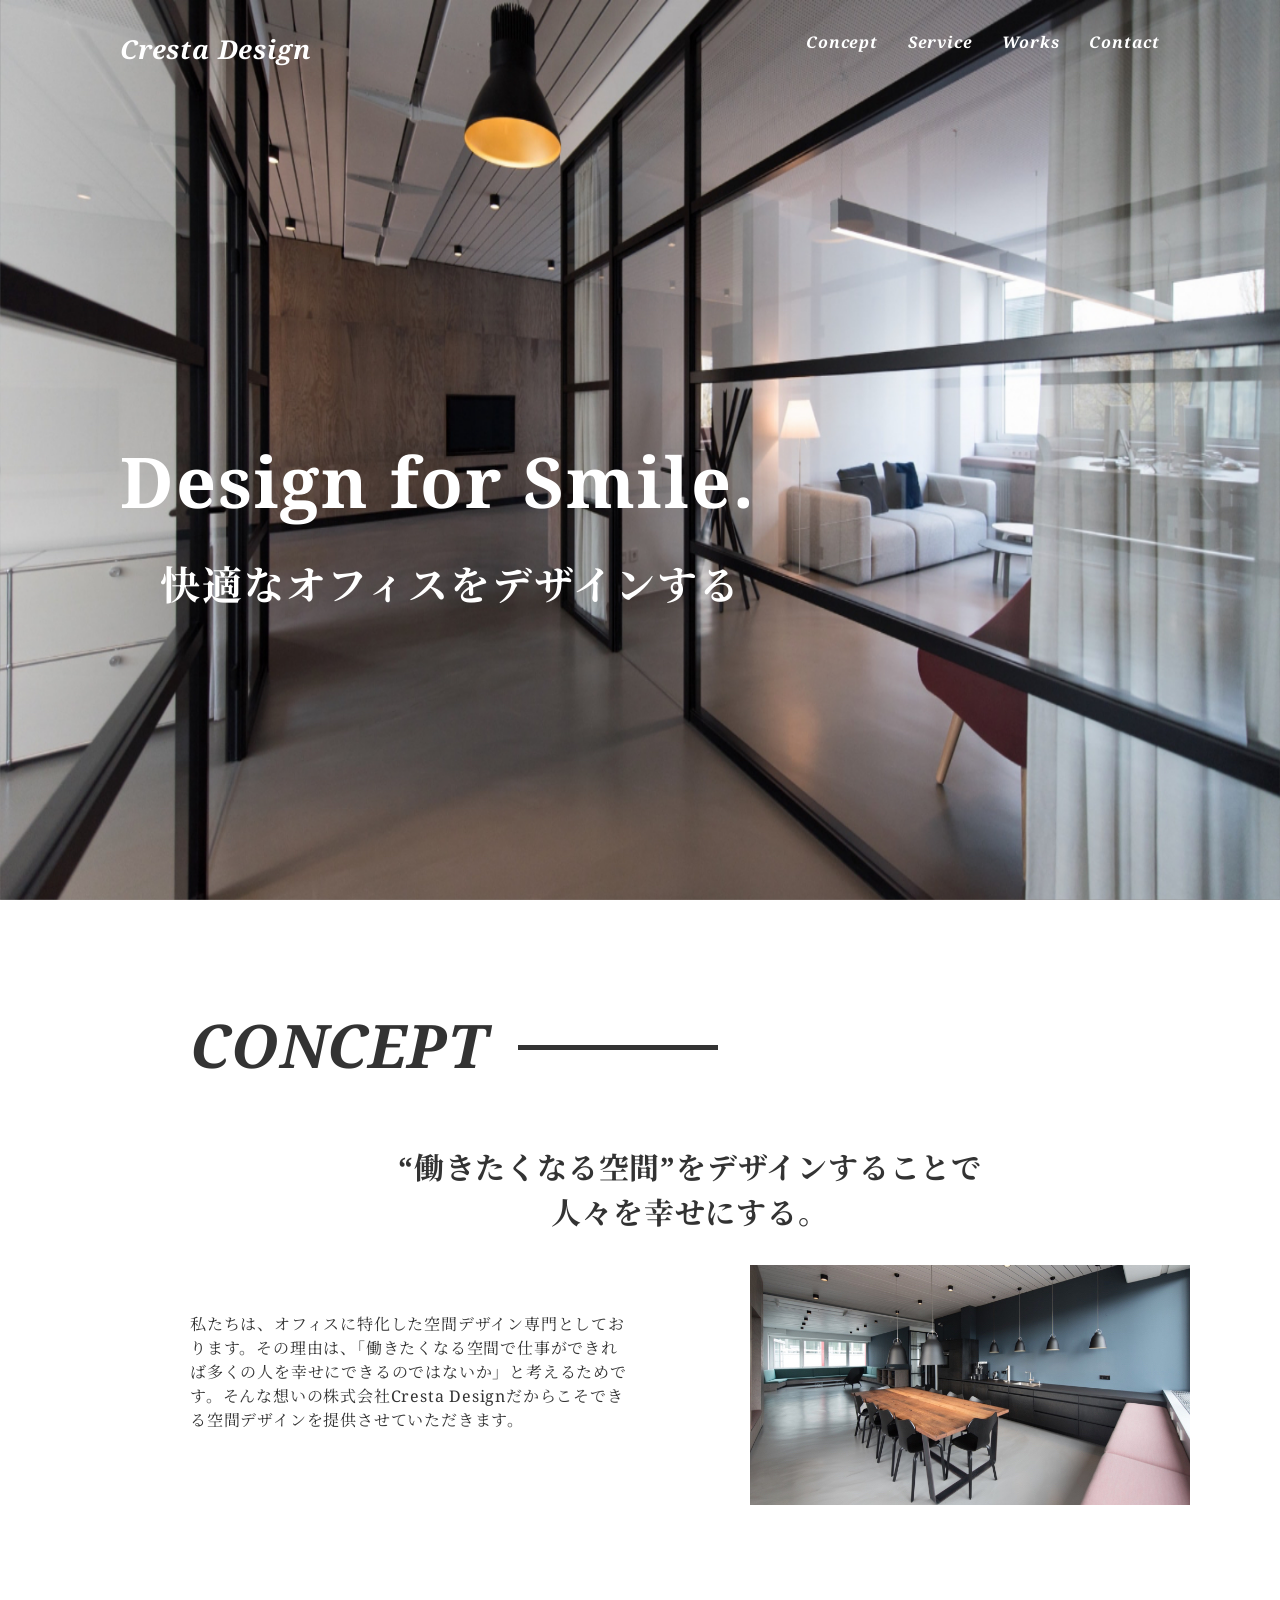
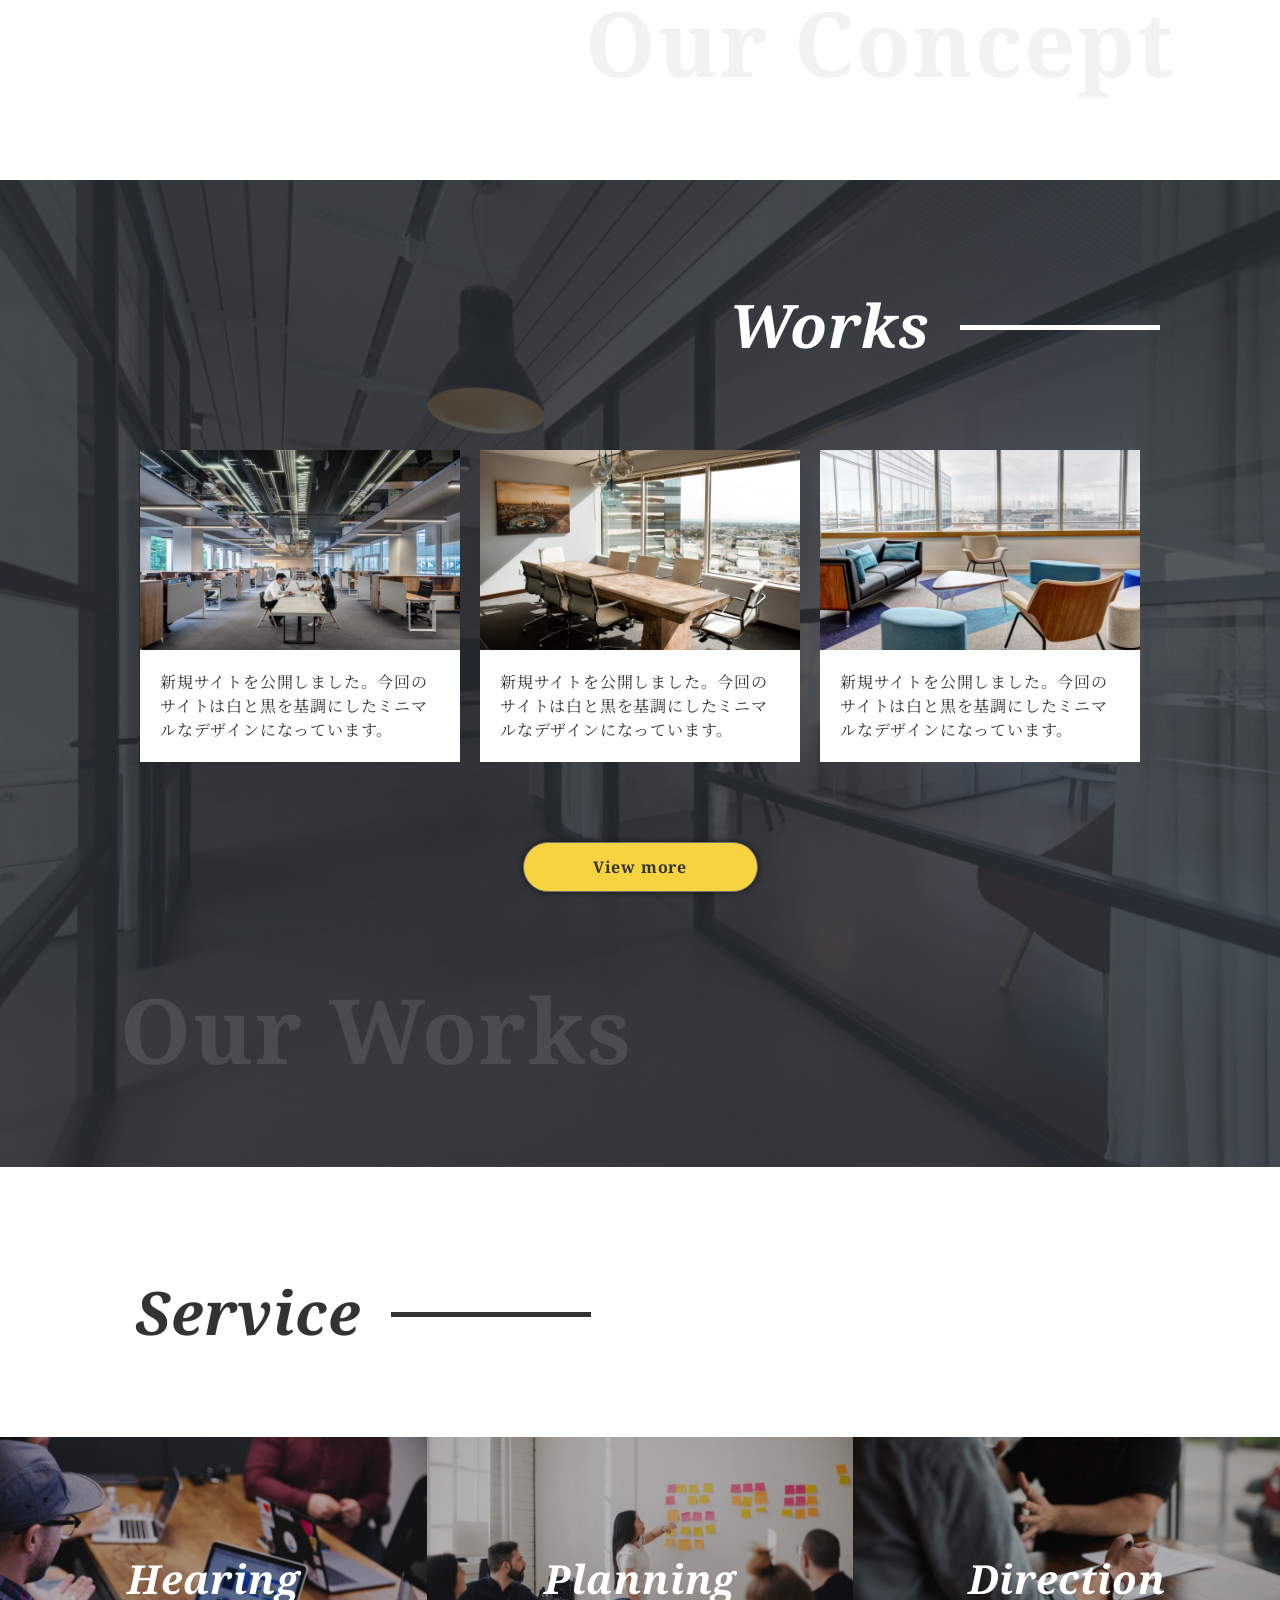
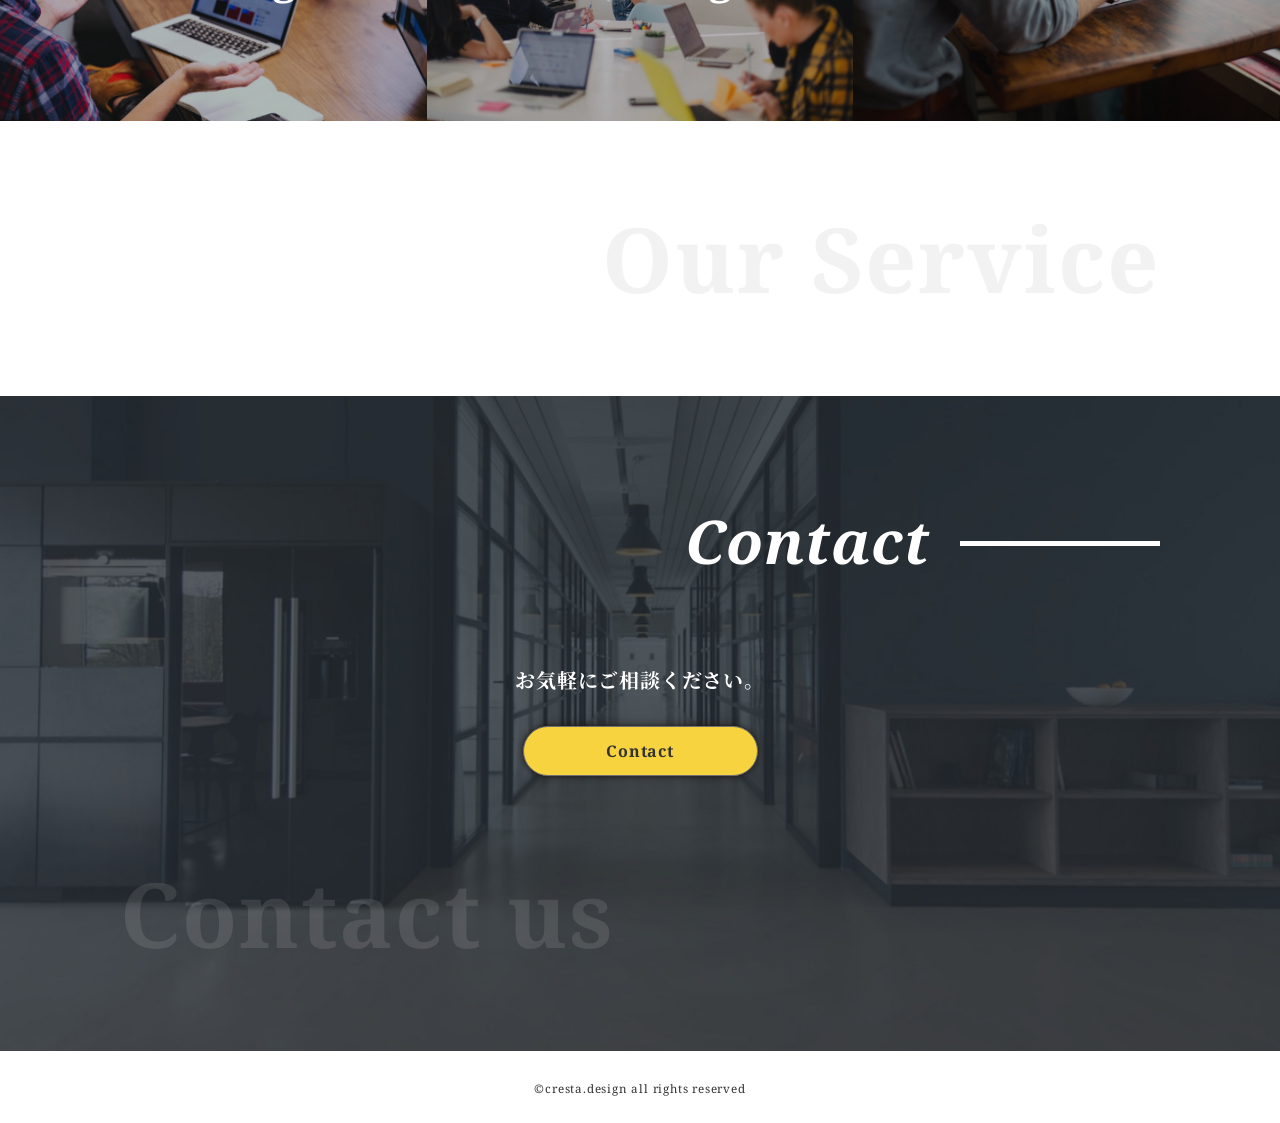
==== product/index.html @ dae1527a "クリスタ課題２からファイル移植 TODO: テンプレート作るぞ  まだ製作しない" ====
<!DOCTYPE html>
<html lang="ja" prefix="og: http://ogp.me/ns#">
  <head>
    <meta charset="utf-8">
    <meta http-equiv="X-UA-Compatible" content="IE=edge">
    <meta name="description" content="クリスタ中級編を作成。">
    <meta name="viewport" content="width=device-width, initial-scale=1">
    <!-- 検索避けの設定-->
    <meta meta name="robots" content="noindex,nofollow">
    <!-- twitter card,ogp tag-->
    <meta meta name="twitter:card" content="summary_large_image">
    <meta meta name="twitter:site" content="ユーザー名">
    <meta meta property="og:title" content="クリスタ中級編">
    <meta meta property="og:type" content="website">
    <meta meta property="og:url" content="記事のURL">
    <meta meta property="og:site_name" content="サイト名">
    <meta meta property="og:image" content="画像URL">
    <meta meta property="og:description" content="クリスタ中級編を作ってみたよ">
    <!-- Facebook用の記述-->
    <meta property="fb:app_id" content="[app_id]">
    <title>クリスタ中級編</title>
    <link rel="stylesheet" href="./css/style.css">
    <link rel="stylesheet" href="https://fonts.googleapis.com/css?family=Noto+Serif|Noto+Serif+JP&amp;display=swap">
    <script src="https://ajax.googleapis.com/ajax/libs/jquery/3.4.1/jquery.min.js"></script>
    <!--script(src="js/main.js")-->
  </head>
  <body>
    <div class="ly_body_inner">
      <header class="ly_header js_header">
        <div class="ly_header_inner">
          <p class="el_header_tit"><a href="#">Cresta Design</a></p>
          <!--ハンバーガーメニュー-->
          <div class="pc-hidden tab-hidden nav-drawer">
            <input class="nav-unshown" id="nav-input" type="checkbox">
            <label id="nav-open" for="nav-input"><span></span></label>
            <div id="nav-content">
              <label class="el_hamburgerClose" for="nav-input"><span></span></label>
              <div class="bl_hamburgerWrapper">
                <ul class="bl_hamburger">
                  <li class="el_hamburger_item hp-tac"><a href="index.html#lk_concept">Concept</a></li>
                  <li class="el_hamburger_item hp-tac"><a href="index.html#lk_service">Service</a></li>
                  <li class="el_hamburger_item hp-tac"><a href="index.html#lk_works">Works</a></li>
                  <li class="el_hamburger_item hp-tac"><a href="contact.html">Contact</a></li>
                </ul>
              </div>
            </div>
          </div>
          <!--PC用ナビゲーション-->
          <nav class="bl_header_nav sp-hidden">
            <ul class="bl_header_gnav">
              <li class="el_header_gnavItem"><a href="index.html#lk_concept">Concept</a></li>
              <li class="el_header_gnavItem"><a href="index.html#lk_service">Service</a></li>
              <li class="el_header_gnavItem"><a href="index.html#lk_works">Works</a></li>
              <li class="el_header_gnavItem"><a href="contact.html">Contact</a></li>
            </ul>
          </nav>
        </div>
      </header>
      <!--/.header-->
      <section class="bl_MV">
        <div class="bl_MV_container">
          <h1 class="bl_MV_tit">Design for Smile.</h1>
          <p class="bl_MV_subTit hp-tac">快適なオフィスを<br class="sp-visible">デザインする</p>
        </div>
        <div class="swiper-container">
          <div class="swiper-wrapper">
            <div class="swiper-slide"><img src="img/fv-bgi_01@2x.jpg" alt="オフィスのイメージ"></div>
            <div class="swiper-slide"><img src="img/fv-bgi_02@2x.jpg" alt="オフィスのイメージ2"></div>
            <div class="swiper-slide"><img src="img/fv-bgi_03@2x.jpg" alt="オフィスのイメージ3"></div>
          </div>
          <!--/.swiper-wrapper-->
        </div>
        <!--/.swiper-container-->
      </section>
      <!--/.bl_MV-->
      <div class="ly_contentsWrapper">
        <section class="ly_concept" id="lk_concept">
          <div class="ly_concept_inner">
            <h2 class="el_lv2heading hp-mb55">CONCEPT<span></span></h2>
            <h3 class="el_concept_subTit">“働きたくなる空間”をデザインすることで<br class="sp-hidden">人々を幸せにする。</h3>
            <div class="bl_concept_container">
              <p class="el_concept_copy hp-mb30">私たちは、オフィスに特化した空間デザイン専門としております。その理由は、「働きたくなる空間で仕事ができれば多くの人を幸せにできるのではないか」と考えるためです。そんな想いの株式会社Cresta Designだからこそできる空間デザインを提供させていただきます。</p>
              <p class="bl_concept_img hp-mb40"></p><img class="bl_concept_img" src="img/concept-image@2x.jpg" alt="デザインされた空間の画像">
            </div>
            <!--/.bl_concept_container-->
            <p class="el_footCopy el_concept_footCopy">Our Concept</p>
          </div>
          <!--/.ly_concept_inner-->
        </section>
        <!--/.ly_concept-->
        <section class="bl_works hp-pt100" id="lk_works">
          <h2 class="el_lv2heading el_lv2heading__white el_lv2heading__right tab-mb80 pc-mb80">Works<span></span></h2>
          <div class="bl_works_boxContainer sp-mb40 tab-mb80 pc-mb80">
            <div class="bl_works_box">
              <p class="bl_works_img"><img class="el_works_img" src="img/card-img01@2x.jpg" alt="新規サイトの画像"></p>
              <p class="el_works_copy">新規サイトを公開しました。今回のサイトは白と黒を基調にしたミニマルなデザインになっています。</p>
            </div>
            <!--/.bl_works_box-->
            <div class="bl_works_box">
              <p class="bl_works_img"><img class="el_works_img" src="img/card-img02@2x.jpg" alt="新規サイトの画像"></p>
              <p class="el_works_copy">新規サイトを公開しました。今回のサイトは白と黒を基調にしたミニマルなデザインになっています。</p>
            </div>
            <!--/.bl_works_box-->
            <div class="bl_works_box">
              <p class="bl_works_img"><img class="el_works_img" src="img/card-img03@2x.jpg" alt="新規サイトの画像"></p>
              <p class="el_works_copy">新規サイトを公開しました。今回のサイトは白と黒を基調にしたミニマルなデザインになっています。</p>
            </div>
            <!--/.bl_works_box-->
          </div>
          <!--.bl_works_boxContainer--><a class="el_button el_button__bgcYel" href="#">View more</a>
          <p class="el_footCopy el_footCopy__left">Our Works</p>
        </section>
        <!--/.bl_works-->
        <section class="bl_service" id="lk_service">
          <h2 class="el_service_tit el_lv2heading hp-mb80 hp-ml15">Service<span></span></h2>
          <div class="bl_service_container">
            <div class="bl_service_box">
              <p class="el_service_copy">Hearing</p>
              <p class="bl_service_img uq-filter"><a href="#"><img class="el_service_img" src="img/service-img01@2x.jpg" alt="Hearingへの画像"></a></p>
            </div>
            <!--/.bl_service_box-->
            <div class="bl_service_box">
              <p class="el_service_copy">Planning</p>
              <p class="bl_service_img uq-filter"><a href="#"><img class="el_service_img" src="img/service-img02@2x.jpg" alt="Planningへの画像"></a></p>
            </div>
            <!--/.bl_service_box-->
            <div class="bl_service_box">
              <p class="el_service_copy">Direction</p>
              <p class="bl_service_img uq-filter"><a href="#"><img class="el_service_img" src="img/service-img03@2x.jpg" alt="Directionへの画像"></a></p>
            </div>
            <!--/.bl_service_box-->
          </div>
          <!--/.bl_service_container-->
          <p class="el_footCopy el_service_footCopy">Our Service</p>
        </section>
        <!--/.bl_service-->
        <section class="bl_contact hp-mb0" id="lk_contact">
          <h2 class="el_lv2heading el_lv2heading__white el_lv2heading__right hp-pt100 hp-mb80">Contact<span></span></h2>
          <div class="bl_contact_inner">
            <p class="el_contact_copy hp-tac hp-mb30">お気軽にご相談ください。</p><a class="el_button el_button__bgcYel" href="./contact.html">Contact</a>
            <p class="el_footCopy el_footCopy__left">Contact us</p>
          </div>
          <!--/.bl_contact_inner-->
        </section>
        <!--/.bl_contact-->
      </div>
      <!--/.contentsWrapper-->
      <footer class="ly_footer">
        <div class="ly_footer_inner">
          <p class="el_copyRights"><small>&copy;cresta.design all rights reserved</small></p>
        </div>
        <!--/.footer_inner-->
      </footer>
      <!--/.footer-->
    </div>
    <!--/.ly_body_inner-->
    <script src="js/header.js"></script>
    <script src="js/swiper.js"></script>
    <script src="js/main.js"></script>
  </body>
</html>
---- product/css/style.css ----
@charset "UTF-8";
/*!==================================
	このCSSはSassで記述されていますので
	直接編集しないで下さい！
==================================*/
/* A Modern CSS Reset */
*, *::before, *::after {
  box-sizing: border-box;
}

ul[class] {
  padding: 0;
}

body, h1, h2, h3, p, ul[class], dl, dd {
  margin: 0;
}

body {
  line-height: 1.5;
  min-height: 100vh;
  scroll-behavior: smooth;
  text-rendering: optimizeSpeed;
}

ul[class] {
  list-style: none;
}

a:not([class]) {
  -webkit-text-decoration-skip: ink;
          text-decoration-skip-ink: auto;
}

img {
  display: block;
  max-width: 100%;
}

input, button, textarea {
  font: inherit;
}

img:not([alt]) {
  filter: blur(10px);
}

/*==================================
  共通部分 - タイプセレクタ+見出し+hp-の指定。
	必要なら、後述のcssで上書きしていく。
===================================*/
body {
  background-color: #fff;
  color: #333;
  font-family: 'Noto Serif', 'Noto Serif JP', serif;
  letter-spacing: .05em;
  overflow-x: hidden;
  overflow-y: scroll;
}

/*色仮置き*/

section {
  margin-bottom: 100px;
}

a {
  color: #fff;
  text-decoration: none;
}

ul {
  list-style-type: none;
  padding-left: 0;
}

img {
  height: auto;
  max-width: 100%;
  vertical-align: bottom;
}

/*hp-:ヘルパークラス*/
.hp-reset {
  margin: 0 !important;
  padding: 0 !important;
}

.hp-mb0 {
  margin-bottom: 0 !important;
}

.hp-mb25 {
  margin-bottom: 25px !important;
}

.hp-mb30 {
  margin-bottom: 30px !important;
}

.hp-mb40 {
  margin-bottom: 40px !important;
}

.hp-mb55 {
  margin-bottom: 55px !important;
}

.hp-mb80 {
  margin-bottom: 80px !important;
}

.hp-ml15 {
  margin-left: 15px !important;
}

.hp-pb15 {
  padding-bottom: 15px !important;
}

.hp-pt100 {
  padding-top: 100px !important;
}

.hp-tac {
  text-align: center !important;
}

.sp-visible {
  display: none;
}

/**
 * Swiper 5.3.6
 * Most modern mobile touch slider and framework with hardware accelerated transitions
 * http://swiperjs.com
 *
 * Copyright 2014-2020 Vladimir Kharlampidi
 *
 * Released under the MIT License
 *
 * Released on: February 29, 2020
 */
@font-face {
  src: url("data:application/font-woff;charset=utf-8;base64, [base64]//wADZ2x5ZgAAAywAAADMAAAD2MHtryVoZWFkAAABbAAAADAAAAA2E2+eoWhoZWEAAAGcAAAAHwAAACQC9gDzaG10eAAAAigAAAAZAAAArgJkABFsb2NhAAAC0AAAAFoAAABaFQAUGG1heHAAAAG8AAAAHwAAACAAcABAbmFtZQAAA/gAAAE5AAACXvFdBwlwb3N0AAAFNAAAAGIAAACE5s74hXjaY2BkYGAAYpf5Hu/j+W2+MnAzMYDAzaX6QjD6/4//Bxj5GA8AuRwMYGkAPywL13jaY2BkYGA88P8Agx4j+/8fQDYfA1AEBWgDAIB2BOoAeNpjYGRgYNBh4GdgYgABEMnIABJzYNADCQAACWgAsQB42mNgYfzCOIGBlYGB0YcxjYGBwR1Kf2WQZGhhYGBiYGVmgAFGBiQQkOaawtDAoMBQxXjg/wEGPcYDDA4wNUA2CCgwsAAAO4EL6gAAeNpj2M0gyAACqxgGNWBkZ2D4/wMA+xkDdgAAAHjaY2BgYGaAYBkGRgYQiAHyGMF8FgYHIM3DwMHABGQrMOgyWDLEM1T9/w8UBfEMgLzE////P/5//f/V/xv+r4eaAAeMbAxwIUYmIMHEgKYAYjUcsDAwsLKxc3BycfPw8jEQA/[base64]/uznmfPFBNODM2K7MTQ45YEAZqGP81AmGGcF3iPqOop0r1SPTaTbVkfUe4HXj97wYE+yNwWYxwWu4v1ugWHgo3S1XdZEVqWM7ET0cfnLGxWfkgR42o2PvWrDMBSFj/IHLaF0zKjRgdiVMwScNRAoWUoH78Y2icB/yIY09An6AH2Bdu/UB+yxopYshQiEvnvu0dURgDt8QeC8PDw7Fpji3fEA4z/PEJ6YOB5hKh4dj3EvXhxPqH/SKUY3rJ7srZ4FZnh1PMAtPhwP6fl2PMJMPDgeQ4rY8YT6Gzao0eAEA409DuggmTnFnOcSCiEiLMgxCiTI6Cq5DZUd3Qmp10vO0LaLTd2cjN4fOumlc7lUYbSQcZFkutRG7g6JKZKy0RmdLY680CDnEJ+UMkpFFe1RN7nxdVpXrC4aTtnaurOnYercZg2YVmLN/d/gczfEimrE/fs/bOuq29Zmn8tloORaXgZgGa78yO9/cnXm2BpaGvq25Dv9S4E9+5SIc9PqupJKhYFSSl47+Qcr1mYNAAAAeNptw0cKwkAAAMDZJA8Q7OUJvkLsPfZ6zFVERPy8qHh2YER+3i/BP83vIBLLySsoKimrqKqpa2hp6+jq6RsYGhmbmJqZSy0sraxtbO3sHRydnEMU4uR6yx7JJXveP7WrDycAAAAAAAH//wACeNpjYGRgYOABYhkgZgJCZgZNBkYGLQZtIJsFLMYAAAw3ALgAeNolizEKgDAQBCchRbC2sFER0YD6qVQiBCv/H9ezGI6Z5XBAw8CBK/m5iQQVauVbXLnOrMZv2oLdKFa8Pjuru2hJzGabmOSLzNMzvutpB3N42mNgZGBg4GKQYzBhYMxJLMlj4GBgAYow/P/PAJJhLM6sSoWKfWCAAwDAjgbRAAB42mNgYGBkAIIbCZo5IPrmUn0hGA0AO8EFTQAA") format("woff");
  font-family: 'swiper-icons';
  font-style: normal;
  font-weight: 400;
}

:root {
  --swiper-theme-color: #007aff;
}

.swiper-container {
  list-style: none;
  margin-left: auto;
  margin-right: auto;
  overflow: hidden;
  padding: 0;
  position: relative;
  /* Fix of Webkit flickering */
  z-index: 1;
}

.swiper-wrapper {
  box-sizing: content-box;
  display: flex;
  height: 100%;
  position: relative;
  transition-property: transform;
  width: 100%;
  z-index: 1;
}


.swiper-wrapper {
  transform: translate3d(0px, 0, 0);
}

.swiper-slide {
  flex-shrink: 0;
  height: 100%;
  position: relative;
  transition-property: transform;
  width: 100%;
}

/* Auto Height */

/* 3D Effects */

/* CSS Mode */

:root {
  --swiper-navigation-size: 44px;
  /*
  --swiper-navigation-color: var(--swiper-theme-color);
  */
}

:root {
  /*
  --swiper-pagination-color: var(--swiper-theme-color);
  */
}

/* Common Styles */

/* Bullets */

/* Progress */

/* Scrollbar */

/* Preloader */
:root {
  /*
  --swiper-preloader-color: var(--swiper-theme-color);
  */
}

@keyframes swiper-preloader-spin {
  100% {
    transform: rotate(360deg);
  }
}

/* a11y */

/*==================================
  bl_block - 共通ブロック
===================================*/
/*==================================
  el_element - 共通モジュール
===================================*/
.el_button {
  border: 1px solid #707070;
  border-radius: 200px;
  box-shadow: 0 0 6px #1B1310;
  color: #333;
  display: block;
  font-weight: bold;
  line-height: 3;
  margin: 0 auto;
  text-align: center;
  width: 235px;
}

.el_button:focus, .el_button:hover {
  opacity: .5;
  transition: .5s;
}

.el_button.el_button__bgcYel {
  background-color: #F7D43F;
}

.el_footCopy {
  color: #171717;
  font-size: 40px;
  font-weight: bold;
  letter-spacing: calc(40px * .05);
  margin-right: 15px;
  margin-top: 40px;
  opacity: .05;
  padding-bottom: 40px;
  text-align: right;
  /*後で場所再検討*/
}

.el_footCopy.el_footCopy__left {
  color: #fff;
  margin-left: 15px;
  opacity: .1;
  text-align: left;
}

.el_lv2heading {
  font-size: 30px;
  font-style: italic;
  font-weight: bold;
  width: 100%;
}

.el_lv2heading > span {
  position: relative;
}

.el_lv2heading > span::after {
  border-bottom: 5px solid currentColor;
  content: "";
  display: block;
  left: 100%;
  margin-left: 30px;
  position: absolute;
  top: 50%;
  width: 100px;
}

.el_lv2heading.el_lv2heading__white {
  color: #fff;
}

.el_lv2heading.el_lv2heading__white > span::after {
  color: currentColor;
}

.el_lv2heading.el_lv2heading__right {
  text-align: right;
  width: calc(100% - 100px - 30px - 15px);
}

.el_lv2heading.el_lv2heading__right > span::after {
  margin-right: 15px;
}

/*==================================
  header - ページ共通
===================================*/
.ly_header {
  height: 75px;
  position: fixed;
  width: 100%;
  z-index: 10;
}

.ly_header_inner {
  display: flex;
  margin: 30px auto 0;
  width: calc(100% - 30px);
}

.el_header_tit {
  color: #fff;
  flex: 1 1;
  font-size: 26px;
  font-style: italic;
  font-weight: bold;
}

/*---------------------
	PCナビ
----------------------*/
.bl_header_gnav {
  display: flex;
}

.el_header_gnavItem {
  font-size: 1em;
  font-style: italic;
  font-weight: bold;
}

.el_header_gnavItem + .el_header_gnavItem {
  margin-left: 30px;
}

/*---------------------
	ハンバーガーメニュー
----------------------*/
.nav-drawer {
  display: none;
  position: relative;
}

.nav-unshown {
  display: none;
}

#nav-open {
  display: inline-block;
  height: 22px;
  vertical-align: middle;
  width: 30px;
}

#nav-open span, #nav-open span:before, #nav-open span:after {
  background: #fff;
  border-radius: 3px;
  content: '';
  cursor: pointer;
  display: block;
  height: 2px;
  position: absolute;
  width: 25px;
}

#nav-open span:before {
  bottom: -8px;
}

#nav-open span:after {
  bottom: -16px;
}

#nav-content {
  background: #1B1310;
  height: 100%;
  left: 0;
  overflow: auto;
  position: fixed;
  top: 0;
  transform: translateX(-105%);
  transition: .3s ease-in-out;
  width: 100%;
  z-index: 9;
}

#nav-input:checked ~ #nav-content {
  box-shadow: 6px 0 25px rgba(0, 0, 0, 0.15);
  transform: translateX(0%);
}

.el_hamburgerClose {
  border: 2px solid rgba(0, 0, 0, 0.1);
  cursor: pointer;
  display: inline-block;
  height: 25px;
  margin: 30px 15px 0 calc(100% - 55px);
  position: relative;
  width: 25px;
}

.el_hamburgerClose span::before,
.el_hamburgerClose span::after {
  background: #fff;
  content: "";
  display: block;
  height: 16%;
  left: 50%;
  margin: -8% 0 0 -42%;
  position: absolute;
  top: 50%;
  width: 84%;
}

.el_hamburgerClose span::before {
  transform: rotate(-45deg);
}

.el_hamburgerClose span::after {
  transform: rotate(45deg);
}

.bl_hamburger {
  left: 50%;
  position: absolute;
  top: 50%;
  transform: translate(-50%, -50%);
}

.el_hamburger_item {
  font-size: 1em;
  font-style: italic;
}

.el_hamburger_item + .el_hamburger_item {
  margin-top: 30px;
}

/*==================================
  pages - ページ固有の指定
===================================*/
/*==================================
  index.html - ページ固有の指定
===================================*/
.ly_body_inner {
  position: relative;
}

/*------------------
	MV
-------------------*/
.bl_MV {
  height: 100vh;
  padding-top: -75px;
  position: relative;
}

.bl_MV .bl_MV_tit, .bl_MV .bl_MV_subTit {
  color: #fff;
  font-weight: bold;
  position: absolute;
  z-index: 5;
}

.bl_MV_tit {
  font-size: 37px;
  left: 15px;
  letter-spacing: calc(37px * .05);
  top: calc(136px + 75px);
}

.bl_MV_subTit {
  font-size: 30px;
  left: 50%;
  letter-spacing: calc(30px * .05);
  top: 312px;
  transform: translateX(-50%);
  white-space: nowrap;
}

/*------------------
	concept
-------------------*/
.ly_concept {
  margin: 0 auto;
  width: calc(100% - 30px);
  /*innnerを1100にする*/
}

.el_concept_subTit {
  font-size: 20px;
  font-weight: bold;
  margin-bottom: 34px;
}

.bl_concept_container {
  display: block;
}

/*------------------
	works
-------------------*/
.bl_works {
  background-image: url("../img/works-bgi@2x.jpg");
  background-position: center center;
  background-repeat: no-repeat;
  background-size: cover;
  display: flex;
  flex-direction: column;
}

.bl_works_boxContainer {
  display: flex;
  margin: 0 auto;
  max-width: 320px;
  width: 100%;
}

.el_works_copy {
  background-color: #fff;
  padding: 20px;
}

/*------------------
	service
-------------------*/
.bl_service {
  margin-bottom: 64px;
}

.bl_service_container {
  display: block;
}

.bl_service_box {
  position: relative;
}

.el_service_copy {
  color: #fff;
  font-size: 1.25em;
  font-style: italic;
  font-weight: bold;
  left: 50%;
  position: absolute;
  top: 50%;
  transform: translate(-50%, -50%);
  z-index: 5;
}

.el_service_img {
  object-fit: cover;
}

.el_service_img:focus, .el_service_img:hover {
  opacity: .7;
  transition: .3s;
}

.el_service_footCopy {
  margin-right: 120px;
}

/*フィルター:場所は要移動*/
.uq-filter {
  background-color: #000;
}

/*------------------
	Contact
-------------------*/
.bl_contact {
  background-image: url("../img/contact-bgi@2x.jpg");
  background-position: center center;
  background-repeat: no-repeat;
  background-size: cover;
}

.bl_contact_inner {
  display: flex;
  flex-direction: column;
}

.el_contact_copy {
  color: #fff;
  font-size: 1em;
  font-weight: bold;
}

/*==================================
  contact.html - ページ固有の指定
===================================*/
/*------------------
	contactMV
-------------------*/
.ly_contactMV {
  background-image: url("../img/contact-page-bgi@2x.jpg");
  background-position: center center;
  background-repeat: no-repeat;
  background-size: cover;
  height: 360px;
  padding-top: -75px;
  position: relative;
}

.el_contactMV_tit, .el_contactMV_footCopy {
  color: #fff;
  font-size: 30px;
  font-style: italic;
  font-weight: bold;
  left: 50%;
  letter-spacing: .1em;
  position: absolute;
  top: 175px;
  transform: translateX(-50%);
  z-index: 5;
}

.el_contactMV_footCopy {
  /*優先度で上書きしています*/
  left: 15px;
  top: calc(256px -75px);
  transform: translateX(0);
}

/*------------------
	contactForm
-------------------*/
.ly_contactForm {
  margin: 0 auto;
  width: calc(100% - 30px);
}

.bl_contactForm dt {
  font-weight: bold;
}

.bl_contactForm label {
  cursor: pointer;
}

.bl_contactForm input,
.bl_contactForm textarea {
  border: 1px solid #000;
  width: 100%;
}

.bl_contactForm_chkboxCont {
  margin-bottom: 11px;
}

.bl_contactForm_chkboxCont_inner {
  display: block;
}

.el_contactForm_chkbox {
  display: none;
}

/* チェックボックスの代わりを成すラベル */
.bl_contactForm_chkboxCont input[type="checkbox"] + label {
  display: none;
  display: inline-block;
  padding-left: 17px;
  padding-right: 10px;
  position: relative;
}

/* ラベルの左に表示させる正方形のボックス□ */
.bl_contactForm_chkboxCont input[type="checkbox"] + label::before {
  background-color: #FFF;
  border: 1px solid;
  border-color: #585753;
  box-sizing: border-box;
  content: "";
  display: block;
  height: 10px;
  left: 0;
  position: absolute;
  top: 50%;
  transform: translateY(-50%);
  width: 10px;
}

/* チェックが入った時のレ点 */
.bl_contactForm_chkboxCont input[type="checkbox"]:checked + label::after {
  border-bottom: 1.5px solid;
  border-color: #585753;
  border-left: 1.5px solid;
  box-sizing: border-box;
  content: "";
  display: block;
  height: 4.5px;
  left: 1.5px;
  margin-top: -4.5px;
  position: absolute;
  top: 50%;
  transform: rotate(-45deg);
  width: 9px;
}

/*==================================
  footer - ページ共通
===================================*/
.ly_footer {
  background-color: #fff;
  display: flex;
  height: 72px;
  width: 100%;
}

.ly_footer_inner {
  margin: auto;
}

.el_copyRights {
  font-size: .875em;
}

/*==================================
  メディアクエリ - ページ共通
===================================*/

@media (prefers-reduced-motion: reduce) {
  * {
    animation-duration: .01ms !important;
    animation-iteration-count: 1 !important;
    scroll-behavior: auto !important;
    transition-duration: .01ms !important;
  }
}

@media (prefers-color-scheme: dark) {
  body {
    background-color: #666;
    color: #ddd;
  }
  .el_works_copy {
    background-color: #666;
  }
  .ly_footer {
    background-color: #333;
    color: #ddd;
  }
}

@media screen and (max-width: 480px) {
  .sp-visible {
    display: block !important;
  }
  .sp-hidden {
    display: none !important;
  }
  .sp-mb40 {
    margin-bottom: 40px !important;
  }
  .nav-drawer {
    display: block;
  }
  .swiper-slide > img {
    height: 100vh;
  }
  .bl_works_boxContainer {
    flex-direction: column;
  }
  .bl_works_box {
    margin-top: 30px;
  }
  .bl_service_box {
    margin-bottom: 30px;
  }
}

@media screen and (min-width: 481px) and (max-width: 768px) {
  .tab-hidden {
    display: none !important;
  }
  .tab-mb80 {
    margin-bottom: 80px !important;
  }
  .el_footCopy {
    font-size: 90px;
    padding-bottom: 70px;
  }
  .el_footCopy {
    margin-top: 70px;
  }
  .el_footCopy.el_footCopy__left {
    margin-left: 120px;
  }
  .el_lv2heading {
    font-size: 60px;
  }
  .el_lv2heading > span::after {
    width: 200px;
  }
  .el_lv2heading.el_lv2heading__right {
    width: calc(100% - 200px - 30px - 120px);
  }
  .el_lv2heading.el_lv2heading__right > span::after {
    margin-right: 70px;
  }
  .ly_header_inner {
    margin: 30px auto 0;
    width: calc(100% - 30px);
  }
  .bl_MV_tit {
    font-size: 70px;
    left: 60px;
    top: calc(354px + 75px);
  }
  .bl_MV_subTit {
    font-size: 40px;
    left: 100px;
    letter-spacing: calc(40px * .05);
    top: calc(480px + 75px);
    transform: translateX(0%);
  }
  .swiper-slide > img {
    height: 100vh;
    min-width: 100vw;
  }
  .ly_concept {
    width: 90%;
  }
  .el_concept_subTit {
    font-size: 30px;
    margin-bottom: 30px;
    text-align: center;
  }
  .el_concept_copy {
    margin-right: 40px;
    max-width: 400px;
    padding-top: 47px;
    width: 100%;
  }
  .bl_concept_container {
    display: flex;
  }
  .bl_works_boxContainer {
    max-width: 1000px;
  }
  .bl_works_boxContainer {
    flex-direction: row;
  }
  .bl_works_box {
    max-width: 320px;
  }
  .bl_works_box + .bl_works_box {
    margin-left: 20px;
  }
  .bl_service {
    margin-bottom: 0px;
  }
  .bl_service_container {
    display: flex;
  }
  .bl_service_box {
    margin-bottom: 0;
  }
  .el_service_tit {
    padding-left: 120px;
  }
  .el_service_copy {
    font-size: 1.75em;
  }
  .el_contact_copy {
    font-size: 1.25em;
  }
  .el_contactMV_tit, .el_contactMV_footCopy {
    font-size: 60px;
  }
  .ly_contactForm {
    max-width: 700px;
    width: 100%;
  }
  .bl_contactForm_chkboxCont {
    margin-bottom: 25px;
  }
  .bl_contactForm_chkboxCont_inner {
    display: flex;
  }
  .bl_contactForm_chkboxCont input[type="checkbox"] + label {
    padding-left: 20px;
  }
  .bl_contactForm_chkboxCont input[type="checkbox"] + label {
    padding-right: 20px;
  }
}

@media screen and (min-width: 769px) {
  .pc-hidden {
    display: none !important;
  }
  .pc-mb80 {
    margin-bottom: 80px !important;
  }
  .el_footCopy {
    font-size: 90px;
    padding-bottom: 70px;
  }
  .el_footCopy {
    margin-top: 70px;
  }
  .el_footCopy.el_footCopy__left {
    margin-left: 120px;
  }
  .el_lv2heading {
    font-size: 60px;
  }
  .el_lv2heading > span::after {
    width: 200px;
  }
  .el_lv2heading.el_lv2heading__right {
    width: calc(100% - 200px - 30px - 120px);
  }
  .el_lv2heading.el_lv2heading__right > span::after {
    margin-right: 70px;
  }
  .ly_header_inner {
    margin: 30px auto 0;
    width: calc(100% - 240px);
  }
  .bl_MV_tit {
    font-size: 70px;
    left: 120px;
    top: calc(354px + 75px);
  }
  .bl_MV_subTit {
    font-size: 40px;
    left: 160px;
    letter-spacing: calc(40px * .05);
    top: calc(480px + 75px);
    transform: translateX(0%);
  }
  .swiper-slide > img {
    height: 100vh;
    min-width: 100vw;
  }
  .ly_concept {
    max-width: 1100px;
    width: 100%;
  }
  .ly_concept_inner {
    margin-left: 100px;
  }
  .el_concept_subTit {
    font-size: 30px;
    margin-bottom: 30px;
    text-align: center;
  }
  .el_concept_copy {
    margin-right: 120px;
    padding-top: 47px;
    width: 440px;
  }
  .bl_concept_container {
    display: flex;
  }
  .bl_works_boxContainer {
    max-width: 1000px;
  }
  .bl_works_boxContainer {
    flex-direction: row;
  }
  .bl_works_box {
    max-width: 320px;
  }
  .bl_works_box + .bl_works_box {
    margin-left: 20px;
  }
  .bl_service {
    margin-bottom: 0px;
  }
  .bl_service_container {
    display: flex;
  }
  .bl_service_box {
    margin-bottom: 0;
  }
  .el_service_tit {
    padding-left: 120px;
  }
  .el_service_copy {
    font-size: 2.5em;
  }
  .el_contact_copy {
    font-size: 1.25em;
  }
  .el_contactMV_tit, .el_contactMV_footCopy {
    font-size: 60px;
  }
  .ly_contactForm {
    max-width: 700px;
    width: 100%;
  }
  .bl_contactForm_chkboxCont {
    margin-bottom: 25px;
  }
  .bl_contactForm_chkboxCont_inner {
    display: flex;
  }
  .bl_contactForm_chkboxCont input[type="checkbox"] + label {
    padding-left: 20px;
  }
  .bl_contactForm_chkboxCont input[type="checkbox"] + label {
    padding-right: 20px;
  }
}
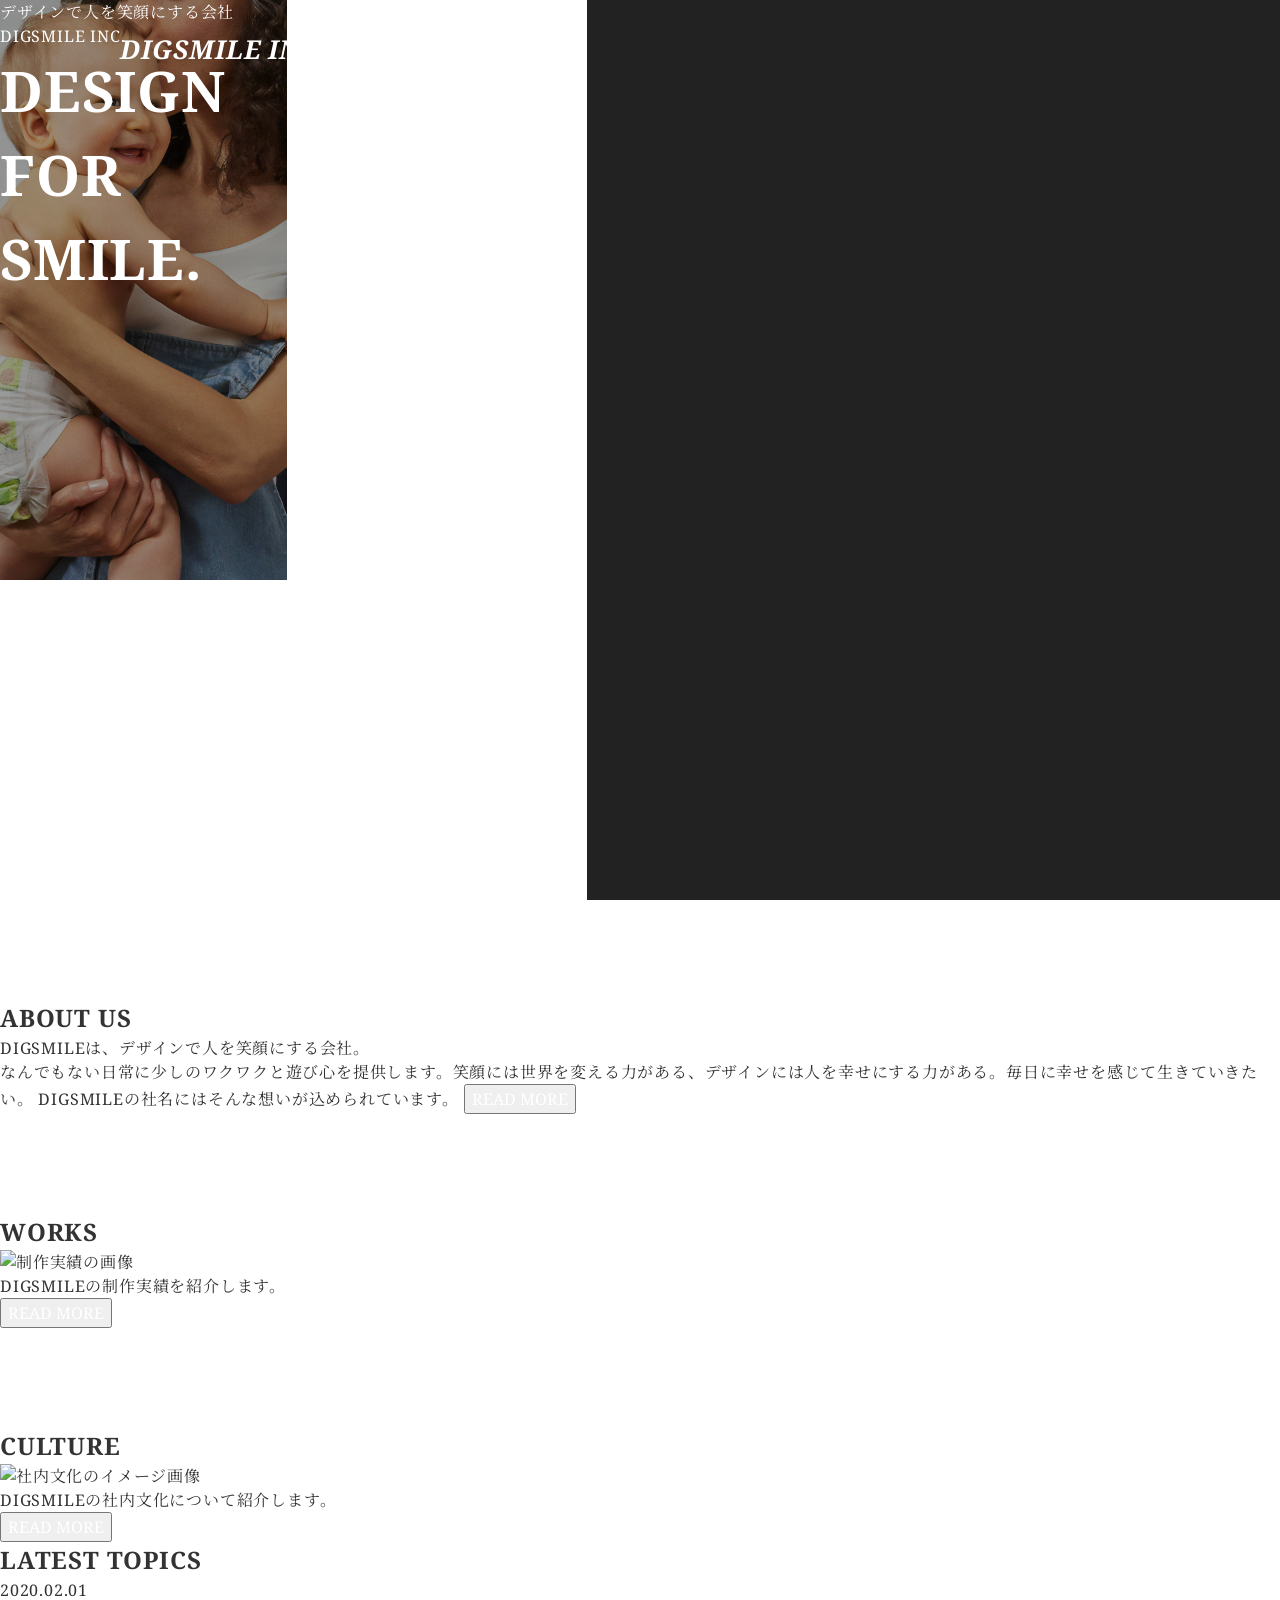
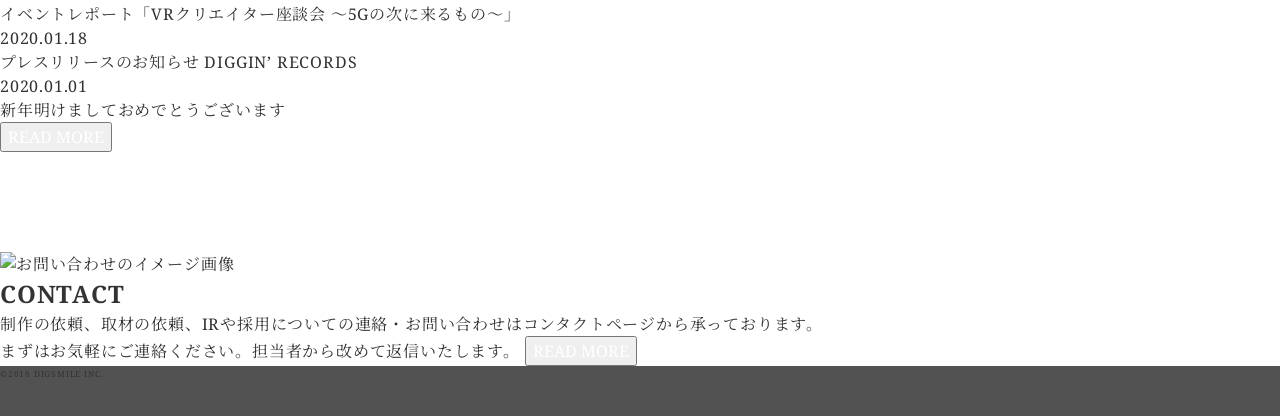
==== commit 803baff3: "pug:最下層まで完了 scss:fvに入る" ====
--- a/product/index.html
+++ b/product/index.html
@@ -26,136 +26,123 @@
   </head>
   <body>
     <div class="ly_body_inner">
-      <header class="ly_header js_header">
+      <header class="ly_header">
         <div class="ly_header_inner">
-          <p class="el_header_tit"><a href="#">Cresta Design</a></p>
+          <p class="el_header_tit"><a href="#">DIGSMILE INC.</a>
+            <!--バッヂ挿入-->
+          </p>
           <!--ハンバーガーメニュー-->
-          <div class="pc-hidden tab-hidden nav-drawer">
+          <div class="pc_hidden tab_hidden nav-drawer">
             <input class="nav-unshown" id="nav-input" type="checkbox">
             <label id="nav-open" for="nav-input"><span></span></label>
             <div id="nav-content">
               <label class="el_hamburgerClose" for="nav-input"><span></span></label>
               <div class="bl_hamburgerWrapper">
                 <ul class="bl_hamburger">
-                  <li class="el_hamburger_item hp-tac"><a href="index.html#lk_concept">Concept</a></li>
-                  <li class="el_hamburger_item hp-tac"><a href="index.html#lk_service">Service</a></li>
-                  <li class="el_hamburger_item hp-tac"><a href="index.html#lk_works">Works</a></li>
-                  <li class="el_hamburger_item hp-tac"><a href="contact.html">Contact</a></li>
+                  <li class="el_hamburger_item hp_tac">
+                    <!--バッヂ挿入-->
+                  </li>
+                  <li class="el_hamburger_item hp_tac"><a href="pages/about.html">ABOUT US</a></li>
+                  <li class="el_hamburger_item hp_tac"><a href="index.html#lk_works">WORKS</a></li>
+                  <li class="el_hamburger_item hp_tac"><a href="index.html#lk_culture">CULTURE</a></li>
+                  <li class="el_hamburger_item hp_tac"><a href="index.html#lk_topics">TOPICS</a></li>
+                  <li class="el_hamburger_item hp_tac"><a href="pages/contact.html">CONTACT</a></li>
                 </ul>
               </div>
             </div>
           </div>
-          <!--PC用ナビゲーション-->
-          <nav class="bl_header_nav sp-hidden">
-            <ul class="bl_header_gnav">
-              <li class="el_header_gnavItem"><a href="index.html#lk_concept">Concept</a></li>
-              <li class="el_header_gnavItem"><a href="index.html#lk_service">Service</a></li>
-              <li class="el_header_gnavItem"><a href="index.html#lk_works">Works</a></li>
-              <li class="el_header_gnavItem"><a href="contact.html">Contact</a></li>
-            </ul>
-          </nav>
         </div>
       </header>
       <!--/.header-->
-      <section class="bl_MV">
-        <div class="bl_MV_container">
-          <h1 class="bl_MV_tit">Design for Smile.</h1>
-          <p class="bl_MV_subTit hp-tac">快適なオフィスを<br class="sp-visible">デザインする</p>
+      <section class="bl_fv" id="lk_fv">
+        <div class="bl_fvWrapper">
+          <div class="bl_fvCopy">
+            <p class="el_copy__white">デザインで人を笑顔にする会社</p>
+            <p class="el_copy__white">DIGSMILE INC.</p>
+            <h1 class="el_mainTit">DESIGN<br>FOR<br>SMILE.</h1>
+          </div>
+          <!--/.bl_fvCopy-->
+          <picture class="bl_fvImg">
+            <source media="max-width: 768px" srcset="img/fvImg__sm.jpg, img/fvImg__sm@2x.jpg 2x">
+            <source media="min-width: 769px" srcset="img/fvImg__lg.jpg, img/fvImg__lg@2x.jpg 2x"><img class="el_fvImg" src="img/fvImg__sm.jpg" srcset="img/fvImg__sm@2x.jpg 2x" alt="子供と母親の画像">
+          </picture>
+          <!--/.blfvImg-->
         </div>
-        <div class="swiper-container">
-          <div class="swiper-wrapper">
-            <div class="swiper-slide"><img src="img/fv-bgi_01@2x.jpg" alt="オフィスのイメージ"></div>
-            <div class="swiper-slide"><img src="img/fv-bgi_02@2x.jpg" alt="オフィスのイメージ2"></div>
-            <div class="swiper-slide"><img src="img/fv-bgi_03@2x.jpg" alt="オフィスのイメージ3"></div>
-          </div>
-          <!--/.swiper-wrapper-->
-        </div>
-        <!--/.swiper-container-->
+        <!--/.bl_fvWrapper-->
+        <figure class="bl_fvImg__bg">
+          <div class="el_fvImg__bg"></div>
+          <!--画像を使わずCSSで背面の黒地を表現しています。-->
+        </figure>
       </section>
-      <!--/.bl_MV-->
-      <div class="ly_contentsWrapper">
-        <section class="ly_concept" id="lk_concept">
-          <div class="ly_concept_inner">
-            <h2 class="el_lv2heading hp-mb55">CONCEPT<span></span></h2>
-            <h3 class="el_concept_subTit">“働きたくなる空間”をデザインすることで<br class="sp-hidden">人々を幸せにする。</h3>
-            <div class="bl_concept_container">
-              <p class="el_concept_copy hp-mb30">私たちは、オフィスに特化した空間デザイン専門としております。その理由は、「働きたくなる空間で仕事ができれば多くの人を幸せにできるのではないか」と考えるためです。そんな想いの株式会社Cresta Designだからこそできる空間デザインを提供させていただきます。</p>
-              <p class="bl_concept_img hp-mb40"></p><img class="bl_concept_img" src="img/concept-image@2x.jpg" alt="デザインされた空間の画像">
-            </div>
-            <!--/.bl_concept_container-->
-            <p class="el_footCopy el_concept_footCopy">Our Concept</p>
-          </div>
-          <!--/.ly_concept_inner-->
-        </section>
-        <!--/.ly_concept-->
-        <section class="bl_works hp-pt100" id="lk_works">
-          <h2 class="el_lv2heading el_lv2heading__white el_lv2heading__right tab-mb80 pc-mb80">Works<span></span></h2>
-          <div class="bl_works_boxContainer sp-mb40 tab-mb80 pc-mb80">
-            <div class="bl_works_box">
-              <p class="bl_works_img"><img class="el_works_img" src="img/card-img01@2x.jpg" alt="新規サイトの画像"></p>
-              <p class="el_works_copy">新規サイトを公開しました。今回のサイトは白と黒を基調にしたミニマルなデザインになっています。</p>
-            </div>
-            <!--/.bl_works_box-->
-            <div class="bl_works_box">
-              <p class="bl_works_img"><img class="el_works_img" src="img/card-img02@2x.jpg" alt="新規サイトの画像"></p>
-              <p class="el_works_copy">新規サイトを公開しました。今回のサイトは白と黒を基調にしたミニマルなデザインになっています。</p>
-            </div>
-            <!--/.bl_works_box-->
-            <div class="bl_works_box">
-              <p class="bl_works_img"><img class="el_works_img" src="img/card-img03@2x.jpg" alt="新規サイトの画像"></p>
-              <p class="el_works_copy">新規サイトを公開しました。今回のサイトは白と黒を基調にしたミニマルなデザインになっています。</p>
-            </div>
-            <!--/.bl_works_box-->
-          </div>
-          <!--.bl_works_boxContainer--><a class="el_button el_button__bgcYel" href="#">View more</a>
-          <p class="el_footCopy el_footCopy__left">Our Works</p>
+      <!--/.fv-->
+      <section class="about" id="lk_about">
+        <h2 class="el_secTit">ABOUT US</h2>
+        <p class="el_copy">DIGSMILEは、デザインで人を笑顔にする会社。</p>なんでもない日常に少しのワクワクと遊び心を提供します。笑顔には世界を変える力がある、デザインには人を幸せにする力がある。毎日に幸せを感じて生きていきたい。
+        DIGSMILEの社名にはそんな想いが込められています。
+        <button><a href="pages/about.html">
+            <p>READ MORE</p></a></button>
+      </section>
+      <!--/.bl_about-->
+      <div class="bl_contentsWrapper">
+        <section class="bl_works" id="lk_works">
+          <h2 class="el_secTit">WORKS</h2>
+          <p class="hp_reset"><img class="el_worksImg" src="" alt="制作実績の画像"></p>
+          <p class="el_copy">DIGSMILEの制作実績を紹介します。</p>
+          <button><a href="pages/works.html">
+              <p>READ MORE</p></a></button>
         </section>
         <!--/.bl_works-->
-        <section class="bl_service" id="lk_service">
-          <h2 class="el_service_tit el_lv2heading hp-mb80 hp-ml15">Service<span></span></h2>
-          <div class="bl_service_container">
-            <div class="bl_service_box">
-              <p class="el_service_copy">Hearing</p>
-              <p class="bl_service_img uq-filter"><a href="#"><img class="el_service_img" src="img/service-img01@2x.jpg" alt="Hearingへの画像"></a></p>
-            </div>
-            <!--/.bl_service_box-->
-            <div class="bl_service_box">
-              <p class="el_service_copy">Planning</p>
-              <p class="bl_service_img uq-filter"><a href="#"><img class="el_service_img" src="img/service-img02@2x.jpg" alt="Planningへの画像"></a></p>
-            </div>
-            <!--/.bl_service_box-->
-            <div class="bl_service_box">
-              <p class="el_service_copy">Direction</p>
-              <p class="bl_service_img uq-filter"><a href="#"><img class="el_service_img" src="img/service-img03@2x.jpg" alt="Directionへの画像"></a></p>
-            </div>
-            <!--/.bl_service_box-->
+        <section class="bl_culture" id="lk_cultule"></section>
+        <h2 class="el_secTit">CULTURE</h2>
+        <p class="hp_reset"><img class="el_cultureImg" src="" alt="社内文化のイメージ画像"></p>
+        <p class="el_cultureCopy">DIGSMILEの社内文化について紹介します。</p>
+        <button><a href="pages/culture.html">
+            <p>READ MORE</p></a></button>
+        <!--/.bl_culture-->
+      </div>
+      <!--/.bl_contentsWrapper-->
+      <section class="bl_topics" id="lk_topics">
+        <h2 class="el_secTit">LATEST TOPICS</h2>
+        <dl class="bl_topicsList">
+          <div class="bl_topicsList_item">
+            <dt>
+              <time datetime="2020-02-01">2020.02.01</time>
+            </dt>
+            <dd>イベントレポート「VRクリエイター座談会 〜5Gの次に来るもの〜」</dd>
           </div>
-          <!--/.bl_service_container-->
-          <p class="el_footCopy el_service_footCopy">Our Service</p>
-        </section>
-        <!--/.bl_service-->
-        <section class="bl_contact hp-mb0" id="lk_contact">
-          <h2 class="el_lv2heading el_lv2heading__white el_lv2heading__right hp-pt100 hp-mb80">Contact<span></span></h2>
-          <div class="bl_contact_inner">
-            <p class="el_contact_copy hp-tac hp-mb30">お気軽にご相談ください。</p><a class="el_button el_button__bgcYel" href="./contact.html">Contact</a>
-            <p class="el_footCopy el_footCopy__left">Contact us</p>
+          <div class="bl_topicsList_item">
+            <dt>
+              <time datetime="2020-01-18">2020.01.18</time>
+            </dt>
+            <dd>プレスリリースのお知らせ DIGGIN’ RECORDS</dd>
           </div>
-          <!--/.bl_contact_inner-->
-        </section>
-        <!--/.bl_contact-->
-      </div>
-      <!--/.contentsWrapper-->
+          <div class="bl_topicsList_item">
+            <dt>
+              <time datetime="2020-01-01">2020.01.01</time>
+            </dt>
+            <dd>新年明けましておめでとうございます</dd>
+          </div>
+        </dl>
+        <!--/.bl_topicsList-->
+        <button class="el_btn__topics"><a href="pages/topics.html">
+            <p>READ MORE</p></a></button>
+      </section>
+      <!--/.bl_topics-->
+      <section class="bl_contact" id="lk_contact"></section>
+      <p class="hp_reset"><img class="el_cotactImg" src="" alt="お問い合わせのイメージ画像"></p>
+      <h2 class="el_secTit">CONTACT</h2>
+      <p class="el_copy">制作の依頼、取材の依頼、IRや採用についての連絡・お問い合わせはコンタクトページから承っております。</p>まずはお気軽にご連絡ください。担当者から改めて返信いたします。
+      <button class="el_btn__contact"><a href="pages/contact.html">
+          <p>READ MORE</p></a></button>
+      <!--/.bl_contact-->
       <footer class="ly_footer">
         <div class="ly_footer_inner">
-          <p class="el_copyRights"><small>&copy;cresta.design all rights reserved</small></p>
+          <p class="el_copyRights"><small>&copy;2018 DIGSMILE INC.</small></p>
         </div>
         <!--/.footer_inner-->
       </footer>
       <!--/.footer-->
     </div>
     <!--/.ly_body_inner-->
-    <script src="js/header.js"></script>
-    <script src="js/swiper.js"></script>
-    <script src="js/main.js"></script>
   </body>
 </html>
--- a/product/css/style.css
+++ b/product/css/style.css
@@ -1,4 +1,14 @@
 @charset "UTF-8";
+/*
+Theme Name: Cresta 2nd
+Theme URL: テーマのサイトのURI
+Author: Sawada Toshihito
+Description: This is my original theme.
+Version: 1.0
+Tags: テーマの特徴を表すタグ（カンマ区切り/オプション）
+License: テーマのライセンス
+License URI: テーマのライセンスのURI
+*/
 /*!==================================
 	このCSSはSassで記述されていますので
 	直接編集しないで下さい！
@@ -12,7 +22,7 @@
   padding: 0;
 }
 
-body, h1, h2, h3, p, ul[class], dl, dd {
+body, h1, h2, p, ul[class], figure, dl, dd {
   margin: 0;
 }
 
@@ -37,7 +47,7 @@
   max-width: 100%;
 }
 
-input, button, textarea {
+input, button {
   font: inherit;
 }
 
@@ -46,7 +56,7 @@
 }
 
 /*==================================
-  共通部分 - タイプセレクタ+見出し+hp-の指定。
+  共通部分 - タイプセレクタ+見出し+hp_の指定。
 	必要なら、後述のcssで上書きしていく。
 ===================================*/
 body {
@@ -58,8 +68,6 @@
   overflow-y: scroll;
 }
 
-/*色仮置き*/
-
 section {
   margin-bottom: 100px;
 }
@@ -80,54 +88,14 @@
   vertical-align: bottom;
 }
 
-/*hp-:ヘルパークラス*/
-.hp-reset {
+/*hp_:ヘルパークラス*/
+.hp_reset {
   margin: 0 !important;
   padding: 0 !important;
 }
 
-.hp-mb0 {
-  margin-bottom: 0 !important;
-}
-
-.hp-mb25 {
-  margin-bottom: 25px !important;
-}
-
-.hp-mb30 {
-  margin-bottom: 30px !important;
-}
-
-.hp-mb40 {
-  margin-bottom: 40px !important;
-}
-
-.hp-mb55 {
-  margin-bottom: 55px !important;
-}
-
-.hp-mb80 {
-  margin-bottom: 80px !important;
-}
-
-.hp-ml15 {
-  margin-left: 15px !important;
-}
-
-.hp-pb15 {
-  padding-bottom: 15px !important;
-}
-
-.hp-pt100 {
-  padding-top: 100px !important;
-}
-
-.hp-tac {
+.hp_tac {
   text-align: center !important;
-}
-
-.sp-visible {
-  display: none;
 }
 
 /**
@@ -152,40 +120,6 @@
   --swiper-theme-color: #007aff;
 }
 
-.swiper-container {
-  list-style: none;
-  margin-left: auto;
-  margin-right: auto;
-  overflow: hidden;
-  padding: 0;
-  position: relative;
-  /* Fix of Webkit flickering */
-  z-index: 1;
-}
-
-.swiper-wrapper {
-  box-sizing: content-box;
-  display: flex;
-  height: 100%;
-  position: relative;
-  transition-property: transform;
-  width: 100%;
-  z-index: 1;
-}
-
-
-.swiper-wrapper {
-  transform: translate3d(0px, 0, 0);
-}
-
-.swiper-slide {
-  flex-shrink: 0;
-  height: 100%;
-  position: relative;
-  transition-property: transform;
-  width: 100%;
-}
-
 /* Auto Height */
 
 /* 3D Effects */
@@ -234,85 +168,13 @@
 /*==================================
   el_element - 共通モジュール
 ===================================*/
-.el_button {
-  border: 1px solid #707070;
-  border-radius: 200px;
-  box-shadow: 0 0 6px #1B1310;
-  color: #333;
-  display: block;
-  font-weight: bold;
-  line-height: 3;
-  margin: 0 auto;
-  text-align: center;
-  width: 235px;
-}
-
-.el_button:focus, .el_button:hover {
-  opacity: .5;
-  transition: .5s;
-}
-
-.el_button.el_button__bgcYel {
-  background-color: #F7D43F;
-}
-
-.el_footCopy {
-  color: #171717;
-  font-size: 40px;
-  font-weight: bold;
-  letter-spacing: calc(40px * .05);
-  margin-right: 15px;
-  margin-top: 40px;
-  opacity: .05;
-  padding-bottom: 40px;
-  text-align: right;
-  /*後で場所再検討*/
-}
-
-.el_footCopy.el_footCopy__left {
+.el_copy__white {
   color: #fff;
-  margin-left: 15px;
-  opacity: .1;
-  text-align: left;
-}
-
-.el_lv2heading {
-  font-size: 30px;
-  font-style: italic;
-  font-weight: bold;
-  width: 100%;
-}
-
-.el_lv2heading > span {
-  position: relative;
-}
-
-.el_lv2heading > span::after {
-  border-bottom: 5px solid currentColor;
-  content: "";
-  display: block;
-  left: 100%;
-  margin-left: 30px;
-  position: absolute;
-  top: 50%;
-  width: 100px;
-}
-
-.el_lv2heading.el_lv2heading__white {
-  color: #fff;
-}
-
-.el_lv2heading.el_lv2heading__white > span::after {
-  color: currentColor;
-}
-
-.el_lv2heading.el_lv2heading__right {
-  text-align: right;
-  width: calc(100% - 100px - 30px - 15px);
-}
-
-.el_lv2heading.el_lv2heading__right > span::after {
-  margin-right: 15px;
+}
+
+.el_mainTit {
+  color: #ffffff;
+  font-size: 3.5em;
 }
 
 /*==================================
@@ -332,7 +194,7 @@
 }
 
 .el_header_tit {
-  color: #fff;
+  color: #ff0000 !important;
   flex: 1 1;
   font-size: 26px;
   font-style: italic;
@@ -342,19 +204,6 @@
 /*---------------------
 	PCナビ
 ----------------------*/
-.bl_header_gnav {
-  display: flex;
-}
-
-.el_header_gnavItem {
-  font-size: 1em;
-  font-style: italic;
-  font-weight: bold;
-}
-
-.el_header_gnavItem + .el_header_gnavItem {
-  margin-left: 30px;
-}
 
 /*---------------------
 	ハンバーガーメニュー
@@ -459,155 +308,44 @@
   margin-top: 30px;
 }
 
-/*==================================
-  pages - ページ固有の指定
-===================================*/
 /*==================================
   index.html - ページ固有の指定
 ===================================*/
-.ly_body_inner {
+/*------------------
+	fv
+-------------------*/
+.bl_fv {
   position: relative;
 }
 
-/*------------------
-	MV
--------------------*/
-.bl_MV {
-  height: 100vh;
-  padding-top: -75px;
-  position: relative;
-}
-
-.bl_MV .bl_MV_tit, .bl_MV .bl_MV_subTit {
-  color: #fff;
-  font-weight: bold;
+.bl_fvCopy {
+  position: absolute;
+  z-index: 10;
+}
+
+.bl_fvImg {
   position: absolute;
   z-index: 5;
 }
 
-.bl_MV_tit {
-  font-size: 37px;
-  left: 15px;
-  letter-spacing: calc(37px * .05);
-  top: calc(136px + 75px);
-}
-
-.bl_MV_subTit {
-  font-size: 30px;
-  left: 50%;
-  letter-spacing: calc(30px * .05);
-  top: 312px;
-  transform: translateX(-50%);
-  white-space: nowrap;
-}
-
-/*------------------
-	concept
+.bl_fvImg__bg {
+  display: flex;
+}
+
+.el_fvImg__bg {
+  background-color: #222222;
+  height: 100vh;
+  margin-left: auto;
+  position: relative;
+  width: 75.47vw;
+  z-index: 1;
+}
+
+/*-----------------
+	about
 -------------------*/
-.ly_concept {
-  margin: 0 auto;
-  width: calc(100% - 30px);
-  /*innnerを1100にする*/
-}
-
-.el_concept_subTit {
-  font-size: 20px;
-  font-weight: bold;
-  margin-bottom: 34px;
-}
-
-.bl_concept_container {
-  display: block;
-}
-
-/*------------------
-	works
--------------------*/
-.bl_works {
-  background-image: url("../img/works-bgi@2x.jpg");
-  background-position: center center;
-  background-repeat: no-repeat;
-  background-size: cover;
-  display: flex;
-  flex-direction: column;
-}
-
-.bl_works_boxContainer {
-  display: flex;
-  margin: 0 auto;
-  max-width: 320px;
-  width: 100%;
-}
-
-.el_works_copy {
-  background-color: #fff;
-  padding: 20px;
-}
-
-/*------------------
-	service
--------------------*/
-.bl_service {
-  margin-bottom: 64px;
-}
-
-.bl_service_container {
-  display: block;
-}
-
-.bl_service_box {
-  position: relative;
-}
-
-.el_service_copy {
-  color: #fff;
-  font-size: 1.25em;
-  font-style: italic;
-  font-weight: bold;
-  left: 50%;
-  position: absolute;
-  top: 50%;
-  transform: translate(-50%, -50%);
-  z-index: 5;
-}
-
-.el_service_img {
-  object-fit: cover;
-}
-
-.el_service_img:focus, .el_service_img:hover {
-  opacity: .7;
-  transition: .3s;
-}
-
-.el_service_footCopy {
-  margin-right: 120px;
-}
-
-/*フィルター:場所は要移動*/
-.uq-filter {
-  background-color: #000;
-}
-
-/*------------------
-	Contact
--------------------*/
-.bl_contact {
-  background-image: url("../img/contact-bgi@2x.jpg");
-  background-position: center center;
-  background-repeat: no-repeat;
-  background-size: cover;
-}
-
-.bl_contact_inner {
-  display: flex;
-  flex-direction: column;
-}
-
-.el_contact_copy {
-  color: #fff;
-  font-size: 1em;
-  font-weight: bold;
+.about {
+  background-image: url(img/);
 }
 
 /*==================================
@@ -616,128 +354,34 @@
 /*------------------
 	contactMV
 -------------------*/
-.ly_contactMV {
-  background-image: url("../img/contact-page-bgi@2x.jpg");
-  background-position: center center;
-  background-repeat: no-repeat;
-  background-size: cover;
-  height: 360px;
-  padding-top: -75px;
-  position: relative;
-}
-
-.el_contactMV_tit, .el_contactMV_footCopy {
-  color: #fff;
-  font-size: 30px;
-  font-style: italic;
-  font-weight: bold;
-  left: 50%;
-  letter-spacing: .1em;
-  position: absolute;
-  top: 175px;
-  transform: translateX(-50%);
-  z-index: 5;
-}
-
-.el_contactMV_footCopy {
-  /*優先度で上書きしています*/
-  left: 15px;
-  top: calc(256px -75px);
-  transform: translateX(0);
-}
 
 /*------------------
 	contactForm
 -------------------*/
-.ly_contactForm {
-  margin: 0 auto;
-  width: calc(100% - 30px);
-}
-
-.bl_contactForm dt {
-  font-weight: bold;
-}
-
-.bl_contactForm label {
-  cursor: pointer;
-}
-
-.bl_contactForm input,
-.bl_contactForm textarea {
-  border: 1px solid #000;
-  width: 100%;
-}
-
-.bl_contactForm_chkboxCont {
-  margin-bottom: 11px;
-}
-
-.bl_contactForm_chkboxCont_inner {
-  display: block;
-}
-
-.el_contactForm_chkbox {
-  display: none;
-}
 
 /* チェックボックスの代わりを成すラベル */
-.bl_contactForm_chkboxCont input[type="checkbox"] + label {
-  display: none;
-  display: inline-block;
-  padding-left: 17px;
-  padding-right: 10px;
-  position: relative;
-}
 
 /* ラベルの左に表示させる正方形のボックス□ */
-.bl_contactForm_chkboxCont input[type="checkbox"] + label::before {
-  background-color: #FFF;
-  border: 1px solid;
-  border-color: #585753;
-  box-sizing: border-box;
-  content: "";
-  display: block;
-  height: 10px;
-  left: 0;
-  position: absolute;
-  top: 50%;
-  transform: translateY(-50%);
-  width: 10px;
-}
 
 /* チェックが入った時のレ点 */
-.bl_contactForm_chkboxCont input[type="checkbox"]:checked + label::after {
-  border-bottom: 1.5px solid;
-  border-color: #585753;
-  border-left: 1.5px solid;
-  box-sizing: border-box;
-  content: "";
-  display: block;
-  height: 4.5px;
-  left: 1.5px;
-  margin-top: -4.5px;
-  position: absolute;
-  top: 50%;
-  transform: rotate(-45deg);
-  width: 9px;
-}
 
 /*==================================
   footer - ページ共通
 ===================================*/
 .ly_footer {
-  background-color: #fff;
+  background-color: #525252;
   display: flex;
-  height: 72px;
-  width: 100%;
+  height: 50px;
 }
 
 .ly_footer_inner {
-  margin: auto;
+  align-items: center;
+  justify-content: center;
 }
 
 .el_copyRights {
-  font-size: .875em;
+  font-size: .625em;
+  text-align: center;
 }
 
 /*==================================
@@ -758,275 +402,36 @@
     background-color: #666;
     color: #ddd;
   }
-  .el_works_copy {
-    background-color: #666;
-  }
-  .ly_footer {
-    background-color: #333;
-    color: #ddd;
-  }
 }
 
 @media screen and (max-width: 480px) {
-  .sp-visible {
-    display: block !important;
-  }
-  .sp-hidden {
-    display: none !important;
-  }
-  .sp-mb40 {
-    margin-bottom: 40px !important;
-  }
   .nav-drawer {
     display: block;
   }
-  .swiper-slide > img {
-    height: 100vh;
-  }
-  .bl_works_boxContainer {
-    flex-direction: column;
-  }
-  .bl_works_box {
-    margin-top: 30px;
-  }
-  .bl_service_box {
-    margin-bottom: 30px;
-  }
 }
 
 @media screen and (min-width: 481px) and (max-width: 768px) {
-  .tab-hidden {
+  .tab_hidden {
     display: none !important;
-  }
-  .tab-mb80 {
-    margin-bottom: 80px !important;
-  }
-  .el_footCopy {
-    font-size: 90px;
-    padding-bottom: 70px;
-  }
-  .el_footCopy {
-    margin-top: 70px;
-  }
-  .el_footCopy.el_footCopy__left {
-    margin-left: 120px;
-  }
-  .el_lv2heading {
-    font-size: 60px;
-  }
-  .el_lv2heading > span::after {
-    width: 200px;
-  }
-  .el_lv2heading.el_lv2heading__right {
-    width: calc(100% - 200px - 30px - 120px);
-  }
-  .el_lv2heading.el_lv2heading__right > span::after {
-    margin-right: 70px;
   }
   .ly_header_inner {
     margin: 30px auto 0;
     width: calc(100% - 30px);
   }
-  .bl_MV_tit {
-    font-size: 70px;
-    left: 60px;
-    top: calc(354px + 75px);
-  }
-  .bl_MV_subTit {
-    font-size: 40px;
-    left: 100px;
-    letter-spacing: calc(40px * .05);
-    top: calc(480px + 75px);
-    transform: translateX(0%);
-  }
-  .swiper-slide > img {
-    height: 100vh;
-    min-width: 100vw;
-  }
-  .ly_concept {
-    width: 90%;
-  }
-  .el_concept_subTit {
-    font-size: 30px;
-    margin-bottom: 30px;
-    text-align: center;
-  }
-  .el_concept_copy {
-    margin-right: 40px;
-    max-width: 400px;
-    padding-top: 47px;
-    width: 100%;
-  }
-  .bl_concept_container {
-    display: flex;
-  }
-  .bl_works_boxContainer {
-    max-width: 1000px;
-  }
-  .bl_works_boxContainer {
-    flex-direction: row;
-  }
-  .bl_works_box {
-    max-width: 320px;
-  }
-  .bl_works_box + .bl_works_box {
-    margin-left: 20px;
-  }
-  .bl_service {
-    margin-bottom: 0px;
-  }
-  .bl_service_container {
-    display: flex;
-  }
-  .bl_service_box {
-    margin-bottom: 0;
-  }
-  .el_service_tit {
-    padding-left: 120px;
-  }
-  .el_service_copy {
-    font-size: 1.75em;
-  }
-  .el_contact_copy {
-    font-size: 1.25em;
-  }
-  .el_contactMV_tit, .el_contactMV_footCopy {
-    font-size: 60px;
-  }
-  .ly_contactForm {
-    max-width: 700px;
-    width: 100%;
-  }
-  .bl_contactForm_chkboxCont {
-    margin-bottom: 25px;
-  }
-  .bl_contactForm_chkboxCont_inner {
-    display: flex;
-  }
-  .bl_contactForm_chkboxCont input[type="checkbox"] + label {
-    padding-left: 20px;
-  }
-  .bl_contactForm_chkboxCont input[type="checkbox"] + label {
-    padding-right: 20px;
+  .el_fvImg__bg {
+    width: 73.18vw;
   }
 }
 
 @media screen and (min-width: 769px) {
-  .pc-hidden {
+  .pc_hidden {
     display: none !important;
-  }
-  .pc-mb80 {
-    margin-bottom: 80px !important;
-  }
-  .el_footCopy {
-    font-size: 90px;
-    padding-bottom: 70px;
-  }
-  .el_footCopy {
-    margin-top: 70px;
-  }
-  .el_footCopy.el_footCopy__left {
-    margin-left: 120px;
-  }
-  .el_lv2heading {
-    font-size: 60px;
-  }
-  .el_lv2heading > span::after {
-    width: 200px;
-  }
-  .el_lv2heading.el_lv2heading__right {
-    width: calc(100% - 200px - 30px - 120px);
-  }
-  .el_lv2heading.el_lv2heading__right > span::after {
-    margin-right: 70px;
   }
   .ly_header_inner {
     margin: 30px auto 0;
     width: calc(100% - 240px);
   }
-  .bl_MV_tit {
-    font-size: 70px;
-    left: 120px;
-    top: calc(354px + 75px);
-  }
-  .bl_MV_subTit {
-    font-size: 40px;
-    left: 160px;
-    letter-spacing: calc(40px * .05);
-    top: calc(480px + 75px);
-    transform: translateX(0%);
-  }
-  .swiper-slide > img {
-    height: 100vh;
-    min-width: 100vw;
-  }
-  .ly_concept {
-    max-width: 1100px;
-    width: 100%;
-  }
-  .ly_concept_inner {
-    margin-left: 100px;
-  }
-  .el_concept_subTit {
-    font-size: 30px;
-    margin-bottom: 30px;
-    text-align: center;
-  }
-  .el_concept_copy {
-    margin-right: 120px;
-    padding-top: 47px;
-    width: 440px;
-  }
-  .bl_concept_container {
-    display: flex;
-  }
-  .bl_works_boxContainer {
-    max-width: 1000px;
-  }
-  .bl_works_boxContainer {
-    flex-direction: row;
-  }
-  .bl_works_box {
-    max-width: 320px;
-  }
-  .bl_works_box + .bl_works_box {
-    margin-left: 20px;
-  }
-  .bl_service {
-    margin-bottom: 0px;
-  }
-  .bl_service_container {
-    display: flex;
-  }
-  .bl_service_box {
-    margin-bottom: 0;
-  }
-  .el_service_tit {
-    padding-left: 120px;
-  }
-  .el_service_copy {
-    font-size: 2.5em;
-  }
-  .el_contact_copy {
-    font-size: 1.25em;
-  }
-  .el_contactMV_tit, .el_contactMV_footCopy {
-    font-size: 60px;
-  }
-  .ly_contactForm {
-    max-width: 700px;
-    width: 100%;
-  }
-  .bl_contactForm_chkboxCont {
-    margin-bottom: 25px;
-  }
-  .bl_contactForm_chkboxCont_inner {
-    display: flex;
-  }
-  .bl_contactForm_chkboxCont input[type="checkbox"] + label {
-    padding-left: 20px;
-  }
-  .bl_contactForm_chkboxCont input[type="checkbox"] + label {
-    padding-right: 20px;
-  }
-}
+  .el_fvImg__bg {
+    width: 54.17vw;
+  }
+}
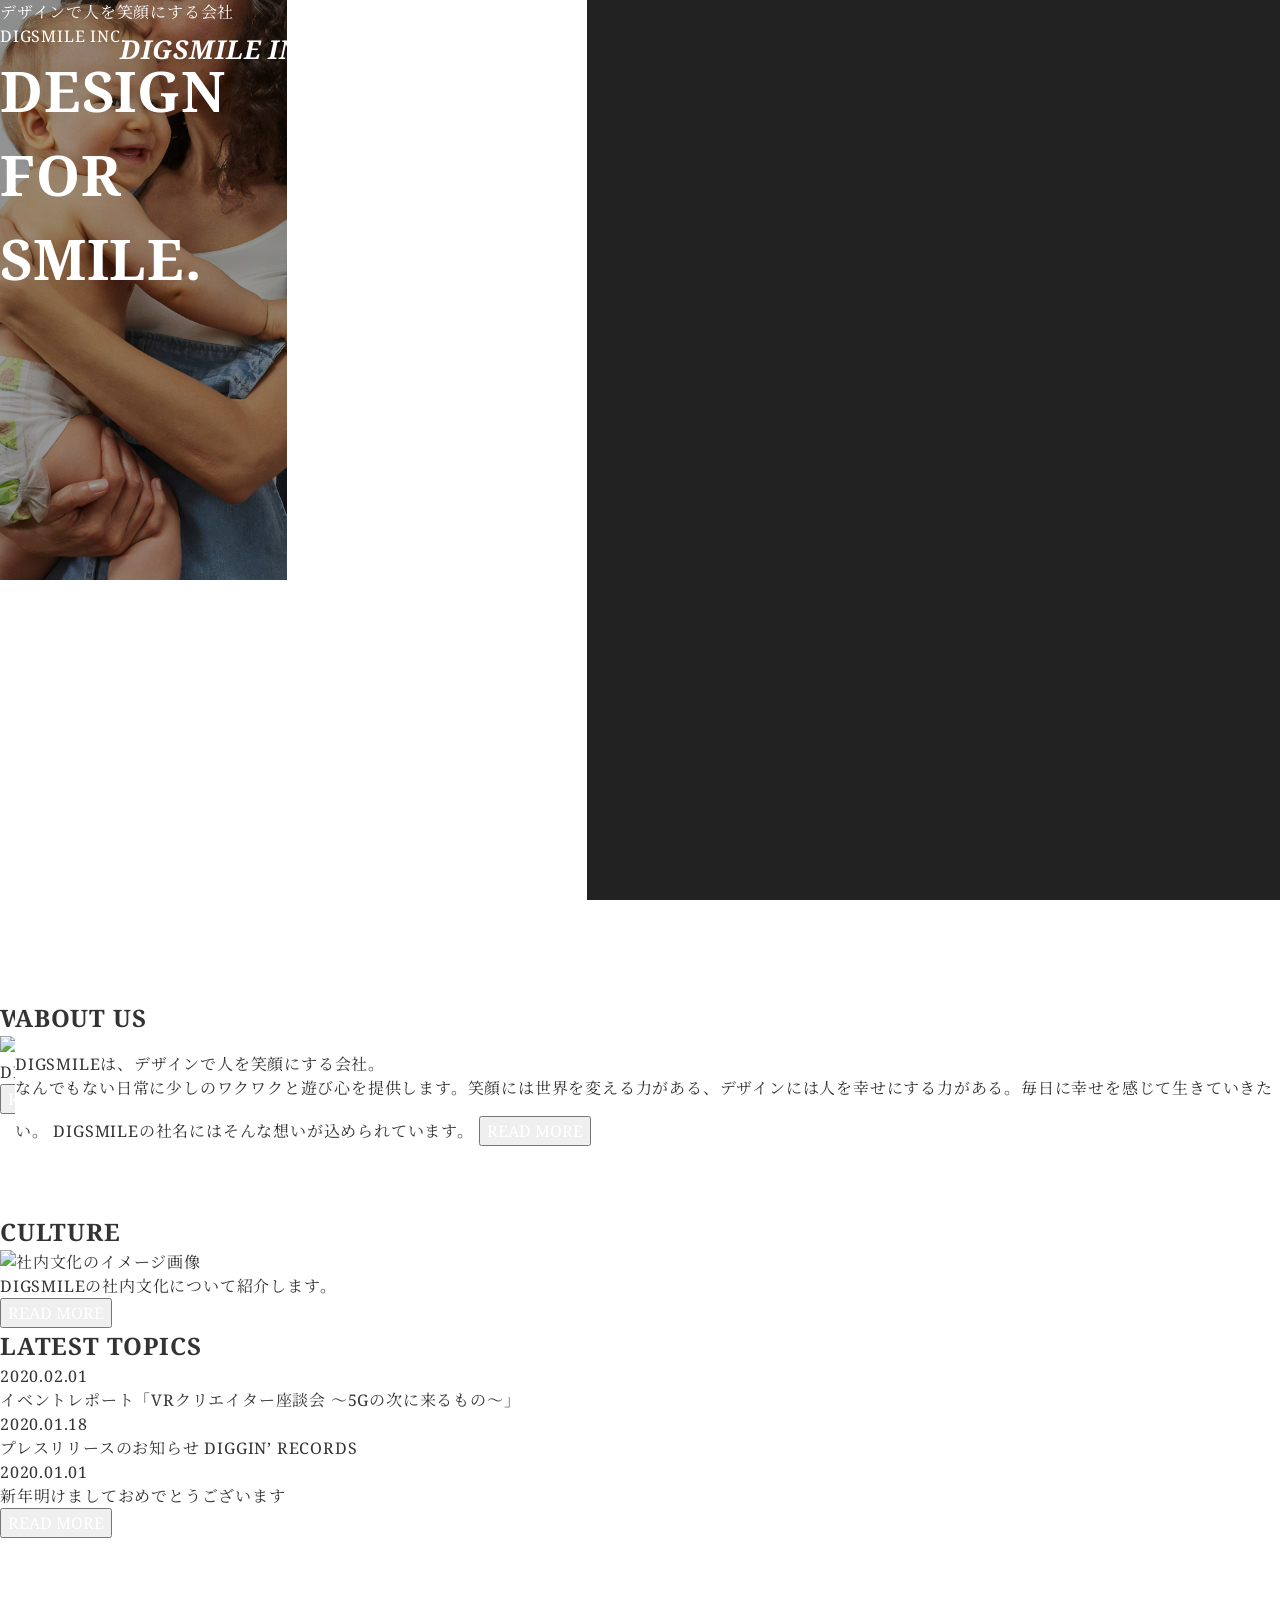
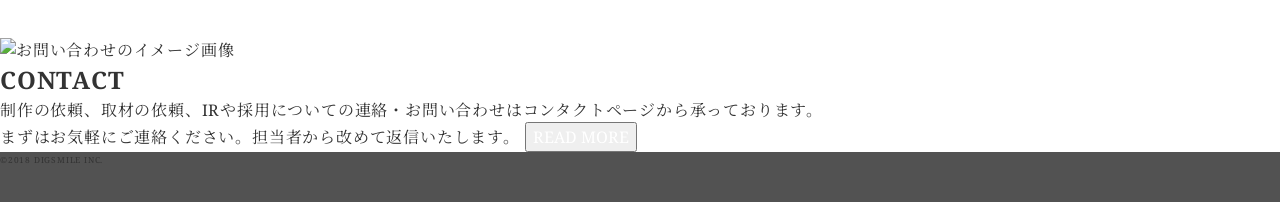
==== commit e1b31135: "コーディング環境の編集" ====
--- a/product/index.html
+++ b/product/index.html
@@ -32,11 +32,11 @@
             <!--バッヂ挿入-->
           </p>
           <!--ハンバーガーメニュー-->
-          <div class="pc_hidden tab_hidden nav-drawer">
-            <input class="nav-unshown" id="nav-input" type="checkbox">
-            <label id="nav-open" for="nav-input"><span></span></label>
-            <div id="nav-content">
-              <label class="el_hamburgerClose" for="nav-input"><span></span></label>
+          <div class="pc_hidden tab_hidden nav_drawer">
+            <input class="nav_unshown" id="nav_input" type="checkbox">
+            <label id="nav_open" for="nav_input"><span></span></label>
+            <div id="nav_content">
+              <label class="el_hamburgerClose" for="nav_input"><span></span></label>
               <div class="bl_hamburgerWrapper">
                 <ul class="bl_hamburger">
                   <li class="el_hamburger_item hp_tac">
@@ -75,14 +75,19 @@
         </figure>
       </section>
       <!--/.fv-->
-      <section class="about" id="lk_about">
-        <h2 class="el_secTit">ABOUT US</h2>
-        <p class="el_copy">DIGSMILEは、デザインで人を笑顔にする会社。</p>なんでもない日常に少しのワクワクと遊び心を提供します。笑顔には世界を変える力がある、デザインには人を幸せにする力がある。毎日に幸せを感じて生きていきたい。
-        DIGSMILEの社名にはそんな想いが込められています。
-        <button><a href="pages/about.html">
-            <p>READ MORE</p></a></button>
+      <section class="ly_about" id="lk_about">
+        <div class="ly_secInner">
+          <article class="bl_aboutCont">
+            <h2 class="el_secTit">ABOUT US</h2>
+            <p class="el_copy">DIGSMILEは、デザインで人を笑顔にする会社。</p>なんでもない日常に少しのワクワクと遊び心を提供します。笑顔には世界を変える力がある、デザインには人を幸せにする力がある。毎日に幸せを感じて生きていきたい。
+            DIGSMILEの社名にはそんな想いが込められています。
+            <button><a href="pages/about.html">
+                <p>READ MORE</p></a></button>
+          </article>
+        </div>
+        <!--/.ly_secInner-->
       </section>
-      <!--/.bl_about-->
+      <!--/.ly_about-->
       <div class="bl_contentsWrapper">
         <section class="bl_works" id="lk_works">
           <h2 class="el_secTit">WORKS</h2>
--- a/product/css/style.css
+++ b/product/css/style.css
@@ -15,44 +15,39 @@
 ==================================*/
 /* A Modern CSS Reset */
 *, *::before, *::after {
-  box-sizing: border-box;
-}
-
+	box-sizing: border-box;
+}
 ul[class] {
-  padding: 0;
-}
-
+	padding: 0;
+}
 body, h1, h2, p, ul[class], figure, dl, dd {
-  margin: 0;
-}
-
+	margin: 0;
+}
 body {
-  line-height: 1.5;
-  min-height: 100vh;
-  scroll-behavior: smooth;
-  text-rendering: optimizeSpeed;
-}
-
+	line-height: 1.5;
+	min-height: 100vh;
+	scroll-behavior: smooth;
+	text-rendering: optimizeSpeed;
+}
 ul[class] {
-  list-style: none;
-}
-
+	list-style: none;
+}
 a:not([class]) {
-  -webkit-text-decoration-skip: ink;
-          text-decoration-skip-ink: auto;
-}
-
+	-webkit-text-decoration-skip: ink;
+	text-decoration-skip-ink: auto;
+}
 img {
-  display: block;
-  max-width: 100%;
-}
-
+	display: block;
+	max-width: 100%;
+}
+article > * + * {
+	margin-top: 1em;
+}
 input, button {
-  font: inherit;
-}
-
+	font: inherit;
+}
 img:not([alt]) {
-  filter: blur(10px);
+	filter: blur(10px);
 }
 
 /*==================================
@@ -60,107 +55,38 @@
 	必要なら、後述のcssで上書きしていく。
 ===================================*/
 body {
-  background-color: #fff;
-  color: #333;
-  font-family: 'Noto Serif', 'Noto Serif JP', serif;
-  letter-spacing: .05em;
-  overflow-x: hidden;
-  overflow-y: scroll;
-}
-
+	background-color: #fff;
+	color: #333;
+	font-family: "Noto Serif", "Noto Serif JP", serif;
+	letter-spacing: .05em;
+	overflow-x: hidden;
+	overflow-y: scroll;
+}
 section {
-  margin-bottom: 100px;
-}
-
+	margin-bottom: 100px;
+}
 a {
-  color: #fff;
-  text-decoration: none;
-}
-
+	color: #fff;
+	text-decoration: none;
+}
 ul {
-  list-style-type: none;
-  padding-left: 0;
-}
-
+	list-style-type: none;
+	padding-left: 0;
+}
 img {
-  height: auto;
-  max-width: 100%;
-  vertical-align: bottom;
+	height: auto;
+	max-width: 100%;
+	vertical-align: bottom;
 }
 
 /*hp_:ヘルパークラス*/
 .hp_reset {
-  margin: 0 !important;
-  padding: 0 !important;
-}
-
+	margin: 0 !important;
+	padding: 0 !important;
+}
 .hp_tac {
-  text-align: center !important;
-}
-
-/**
- * Swiper 5.3.6
- * Most modern mobile touch slider and framework with hardware accelerated transitions
- * http://swiperjs.com
- *
- * Copyright 2014-2020 Vladimir Kharlampidi
- *
- * Released under the MIT License
- *
- * Released on: February 29, 2020
- */
-@font-face {
-  src: url("data:application/font-woff;charset=utf-8;base64, [base64]//wADZ2x5ZgAAAywAAADMAAAD2MHtryVoZWFkAAABbAAAADAAAAA2E2+eoWhoZWEAAAGcAAAAHwAAACQC9gDzaG10eAAAAigAAAAZAAAArgJkABFsb2NhAAAC0AAAAFoAAABaFQAUGG1heHAAAAG8AAAAHwAAACAAcABAbmFtZQAAA/gAAAE5AAACXvFdBwlwb3N0AAAFNAAAAGIAAACE5s74hXjaY2BkYGAAYpf5Hu/j+W2+MnAzMYDAzaX6QjD6/4//Bxj5GA8AuRwMYGkAPywL13jaY2BkYGA88P8Agx4j+/8fQDYfA1AEBWgDAIB2BOoAeNpjYGRgYNBh4GdgYgABEMnIABJzYNADCQAACWgAsQB42mNgYfzCOIGBlYGB0YcxjYGBwR1Kf2WQZGhhYGBiYGVmgAFGBiQQkOaawtDAoMBQxXjg/wEGPcYDDA4wNUA2CCgwsAAAO4EL6gAAeNpj2M0gyAACqxgGNWBkZ2D4/wMA+xkDdgAAAHjaY2BgYGaAYBkGRgYQiAHyGMF8FgYHIM3DwMHABGQrMOgyWDLEM1T9/w8UBfEMgLzE////P/5//f/V/xv+r4eaAAeMbAxwIUYmIMHEgKYAYjUcsDAwsLKxc3BycfPw8jEQA/[base64]/uznmfPFBNODM2K7MTQ45YEAZqGP81AmGGcF3iPqOop0r1SPTaTbVkfUe4HXj97wYE+yNwWYxwWu4v1ugWHgo3S1XdZEVqWM7ET0cfnLGxWfkgR42o2PvWrDMBSFj/IHLaF0zKjRgdiVMwScNRAoWUoH78Y2icB/yIY09An6AH2Bdu/UB+yxopYshQiEvnvu0dURgDt8QeC8PDw7Fpji3fEA4z/PEJ6YOB5hKh4dj3EvXhxPqH/SKUY3rJ7srZ4FZnh1PMAtPhwP6fl2PMJMPDgeQ4rY8YT6Gzao0eAEA409DuggmTnFnOcSCiEiLMgxCiTI6Cq5DZUd3Qmp10vO0LaLTd2cjN4fOumlc7lUYbSQcZFkutRG7g6JKZKy0RmdLY680CDnEJ+UMkpFFe1RN7nxdVpXrC4aTtnaurOnYercZg2YVmLN/d/gczfEimrE/fs/bOuq29Zmn8tloORaXgZgGa78yO9/cnXm2BpaGvq25Dv9S4E9+5SIc9PqupJKhYFSSl47+Qcr1mYNAAAAeNptw0cKwkAAAMDZJA8Q7OUJvkLsPfZ6zFVERPy8qHh2YER+3i/BP83vIBLLySsoKimrqKqpa2hp6+jq6RsYGhmbmJqZSy0sraxtbO3sHRydnEMU4uR6yx7JJXveP7WrDycAAAAAAAH//wACeNpjYGRgYOABYhkgZgJCZgZNBkYGLQZtIJsFLMYAAAw3ALgAeNolizEKgDAQBCchRbC2sFER0YD6qVQiBCv/H9ezGI6Z5XBAw8CBK/m5iQQVauVbXLnOrMZv2oLdKFa8Pjuru2hJzGabmOSLzNMzvutpB3N42mNgZGBg4GKQYzBhYMxJLMlj4GBgAYow/P/PAJJhLM6sSoWKfWCAAwDAjgbRAAB42mNgYGBkAIIbCZo5IPrmUn0hGA0AO8EFTQAA") format("woff");
-  font-family: 'swiper-icons';
-  font-style: normal;
-  font-weight: 400;
-}
-
-:root {
-  --swiper-theme-color: #007aff;
-}
-
-/* Auto Height */
-
-/* 3D Effects */
-
-/* CSS Mode */
-
-:root {
-  --swiper-navigation-size: 44px;
-  /*
-  --swiper-navigation-color: var(--swiper-theme-color);
-  */
-}
-
-:root {
-  /*
-  --swiper-pagination-color: var(--swiper-theme-color);
-  */
-}
-
-/* Common Styles */
-
-/* Bullets */
-
-/* Progress */
-
-/* Scrollbar */
-
-/* Preloader */
-:root {
-  /*
-  --swiper-preloader-color: var(--swiper-theme-color);
-  */
-}
-
-@keyframes swiper-preloader-spin {
-  100% {
-    transform: rotate(360deg);
-  }
-}
-
-/* a11y */
+	text-align: center !important;
+}
 
 /*==================================
   bl_block - 共通ブロック
@@ -169,36 +95,33 @@
   el_element - 共通モジュール
 ===================================*/
 .el_copy__white {
-  color: #fff;
-}
-
+	color: #fff;
+}
 .el_mainTit {
-  color: #ffffff;
-  font-size: 3.5em;
+	color: #fff;
+	font-size: 3.5em;
 }
 
 /*==================================
   header - ページ共通
 ===================================*/
 .ly_header {
-  height: 75px;
-  position: fixed;
-  width: 100%;
-  z-index: 10;
-}
-
+	height: 75px;
+	position: fixed;
+	width: 100%;
+	z-index: 10;
+}
 .ly_header_inner {
-  display: flex;
-  margin: 30px auto 0;
-  width: calc(100% - 30px);
-}
-
+	display: flex;
+	margin: 30px auto 0;
+	width: calc(100% - 30px);
+}
 .el_header_tit {
-  color: #ff0000 !important;
-  flex: 1 1;
-  font-size: 26px;
-  font-style: italic;
-  font-weight: bold;
+	color: #f00 !important;
+	flex: 1 1;
+	font-size: 26px;
+	font-style: italic;
+	font-weight: bold;
 }
 
 /*---------------------
@@ -208,144 +131,137 @@
 /*---------------------
 	ハンバーガーメニュー
 ----------------------*/
-.nav-drawer {
-  display: none;
-  position: relative;
-}
-
-.nav-unshown {
-  display: none;
-}
-
-#nav-open {
-  display: inline-block;
-  height: 22px;
-  vertical-align: middle;
-  width: 30px;
-}
-
-#nav-open span, #nav-open span:before, #nav-open span:after {
-  background: #fff;
-  border-radius: 3px;
-  content: '';
-  cursor: pointer;
-  display: block;
-  height: 2px;
-  position: absolute;
-  width: 25px;
-}
-
-#nav-open span:before {
-  bottom: -8px;
-}
-
-#nav-open span:after {
-  bottom: -16px;
-}
-
-#nav-content {
-  background: #1B1310;
-  height: 100%;
-  left: 0;
-  overflow: auto;
-  position: fixed;
-  top: 0;
-  transform: translateX(-105%);
-  transition: .3s ease-in-out;
-  width: 100%;
-  z-index: 9;
-}
-
-#nav-input:checked ~ #nav-content {
-  box-shadow: 6px 0 25px rgba(0, 0, 0, 0.15);
-  transform: translateX(0%);
-}
-
+.nav_drawer {
+	display: none;
+	position: relative;
+}
+.nav_unshown {
+	display: none;
+}
+#nav_open {
+	display: inline-block;
+	height: 22px;
+	vertical-align: middle;
+	width: 30px;
+}
+#nav_open span, #nav_open span:before, #nav_open span:after {
+	background: #fff;
+	border-radius: 3px;
+	content: "";
+	cursor: pointer;
+	display: block;
+	height: 2px;
+	position: absolute;
+	width: 25px;
+}
+#nav_open span:before {
+	bottom: -8px;
+}
+#nav_open span:after {
+	bottom: -16px;
+}
+#nav_content {
+	background: #1b1310;
+	height: 100%;
+	left: 0;
+	overflow: auto;
+	position: fixed;
+	top: 0;
+	transform: translateX(-105%);
+	transition: .3s ease-in-out;
+	width: 100%;
+	z-index: 9;
+}
+#nav_input:checked ~ #nav_content {
+	box-shadow: 6px 0 25px rgba(0, 0, 0, 0.15);
+	transform: translateX(0%);
+}
 .el_hamburgerClose {
-  border: 2px solid rgba(0, 0, 0, 0.1);
-  cursor: pointer;
-  display: inline-block;
-  height: 25px;
-  margin: 30px 15px 0 calc(100% - 55px);
-  position: relative;
-  width: 25px;
-}
-
+	border: 2px solid rgba(0, 0, 0, 0.1);
+	cursor: pointer;
+	display: inline-block;
+	height: 25px;
+	margin: 30px 15px 0 calc(100% - 55px);
+	position: relative;
+	width: 25px;
+}
 .el_hamburgerClose span::before,
 .el_hamburgerClose span::after {
-  background: #fff;
-  content: "";
-  display: block;
-  height: 16%;
-  left: 50%;
-  margin: -8% 0 0 -42%;
-  position: absolute;
-  top: 50%;
-  width: 84%;
-}
-
+	background: #fff;
+	content: "";
+	display: block;
+	height: 16%;
+	left: 50%;
+	margin: -8% 0 0 -42%;
+	position: absolute;
+	top: 50%;
+	width: 84%;
+}
 .el_hamburgerClose span::before {
-  transform: rotate(-45deg);
-}
-
+	transform: rotate(-45deg);
+}
 .el_hamburgerClose span::after {
-  transform: rotate(45deg);
-}
-
+	transform: rotate(45deg);
+}
 .bl_hamburger {
-  left: 50%;
-  position: absolute;
-  top: 50%;
-  transform: translate(-50%, -50%);
-}
-
+	left: 50%;
+	position: absolute;
+	top: 50%;
+	transform: translate(-50%, -50%);
+}
 .el_hamburger_item {
-  font-size: 1em;
-  font-style: italic;
-}
-
+	font-size: 1em;
+	font-style: italic;
+}
 .el_hamburger_item + .el_hamburger_item {
-  margin-top: 30px;
+	margin-top: 30px;
 }
 
 /*==================================
   index.html - ページ固有の指定
 ===================================*/
+.ly_secInner {
+	margin: 0 auto;
+	width: calc(100% - 30px);
+}
+
 /*------------------
 	fv
 -------------------*/
 .bl_fv {
-  position: relative;
-}
-
+	position: relative;
+}
 .bl_fvCopy {
-  position: absolute;
-  z-index: 10;
-}
-
+	position: absolute;
+	z-index: 10;
+}
 .bl_fvImg {
-  position: absolute;
-  z-index: 5;
-}
-
+	position: absolute;
+	z-index: 5;
+}
 .bl_fvImg__bg {
-  display: flex;
-}
-
+	display: flex;
+}
 .el_fvImg__bg {
-  background-color: #222222;
-  height: 100vh;
-  margin-left: auto;
-  position: relative;
-  width: 75.47vw;
-  z-index: 1;
+	background-color: #222;
+	height: 100vh;
+	margin-left: auto;
+	position: relative;
+	width: 75.47vw;
+	z-index: 1;
 }
 
 /*-----------------
 	about
 -------------------*/
-.about {
-  background-image: url(img/);
+.ly_about {
+	background: url(../img/about-img__sm.jpg) no-repeat center center/cover;
+	position: relative;
+}
+.bl_aboutCont {
+	background-color: #fff;
+	position: absolute;
+	z-index: 10;
 }
 
 /*==================================
@@ -369,19 +285,17 @@
   footer - ページ共通
 ===================================*/
 .ly_footer {
-  background-color: #525252;
-  display: flex;
-  height: 50px;
-}
-
+	background-color: #525252;
+	display: flex;
+	height: 50px;
+}
 .ly_footer_inner {
-  align-items: center;
-  justify-content: center;
-}
-
+	align-items: center;
+	justify-content: center;
+}
 .el_copyRights {
-  font-size: .625em;
-  text-align: center;
+	font-size: .625em;
+	text-align: center;
 }
 
 /*==================================
@@ -389,49 +303,50 @@
 ===================================*/
 
 @media (prefers-reduced-motion: reduce) {
-  * {
-    animation-duration: .01ms !important;
-    animation-iteration-count: 1 !important;
-    scroll-behavior: auto !important;
-    transition-duration: .01ms !important;
-  }
+	* {
+		animation-duration: .01ms !important;
+		animation-iteration-count: 1 !important;
+		scroll-behavior: auto !important;
+		transition-duration: .01ms !important;
+	}
 }
 
 @media (prefers-color-scheme: dark) {
-  body {
-    background-color: #666;
-    color: #ddd;
-  }
-}
-
-@media screen and (max-width: 480px) {
-  .nav-drawer {
-    display: block;
-  }
-}
-
-@media screen and (min-width: 481px) and (max-width: 768px) {
-  .tab_hidden {
-    display: none !important;
-  }
-  .ly_header_inner {
-    margin: 30px auto 0;
-    width: calc(100% - 30px);
-  }
-  .el_fvImg__bg {
-    width: 73.18vw;
-  }
+	body {
+		background-color: #666;
+		color: #ddd;
+	}
+}
+
+@media screen and (max-width: 375px) {
+	.nav_drawer {
+		display: block;
+	}
+}
+
+@media screen and (min-width: 376px) and (max-width: 768px) {
+	.tab_hidden {
+		display: none !important;
+	}
+	.ly_header_inner {
+		margin: 30px auto 0;
+		width: calc(100% - 30px);
+	}
+	.el_fvImg__bg {
+		width: 73.18vw;
+	}
 }
 
 @media screen and (min-width: 769px) {
-  .pc_hidden {
-    display: none !important;
-  }
-  .ly_header_inner {
-    margin: 30px auto 0;
-    width: calc(100% - 240px);
-  }
-  .el_fvImg__bg {
-    width: 54.17vw;
-  }
-}
+	.pc_hidden {
+		display: none !important;
+	}
+	.ly_header_inner {
+		margin: 30px auto 0;
+		width: calc(100% - 240px);
+	}
+	.el_fvImg__bg {
+		width: 54.17vw;
+	}
+}
+/*# sourceMappingURL=maps/style.css.map */
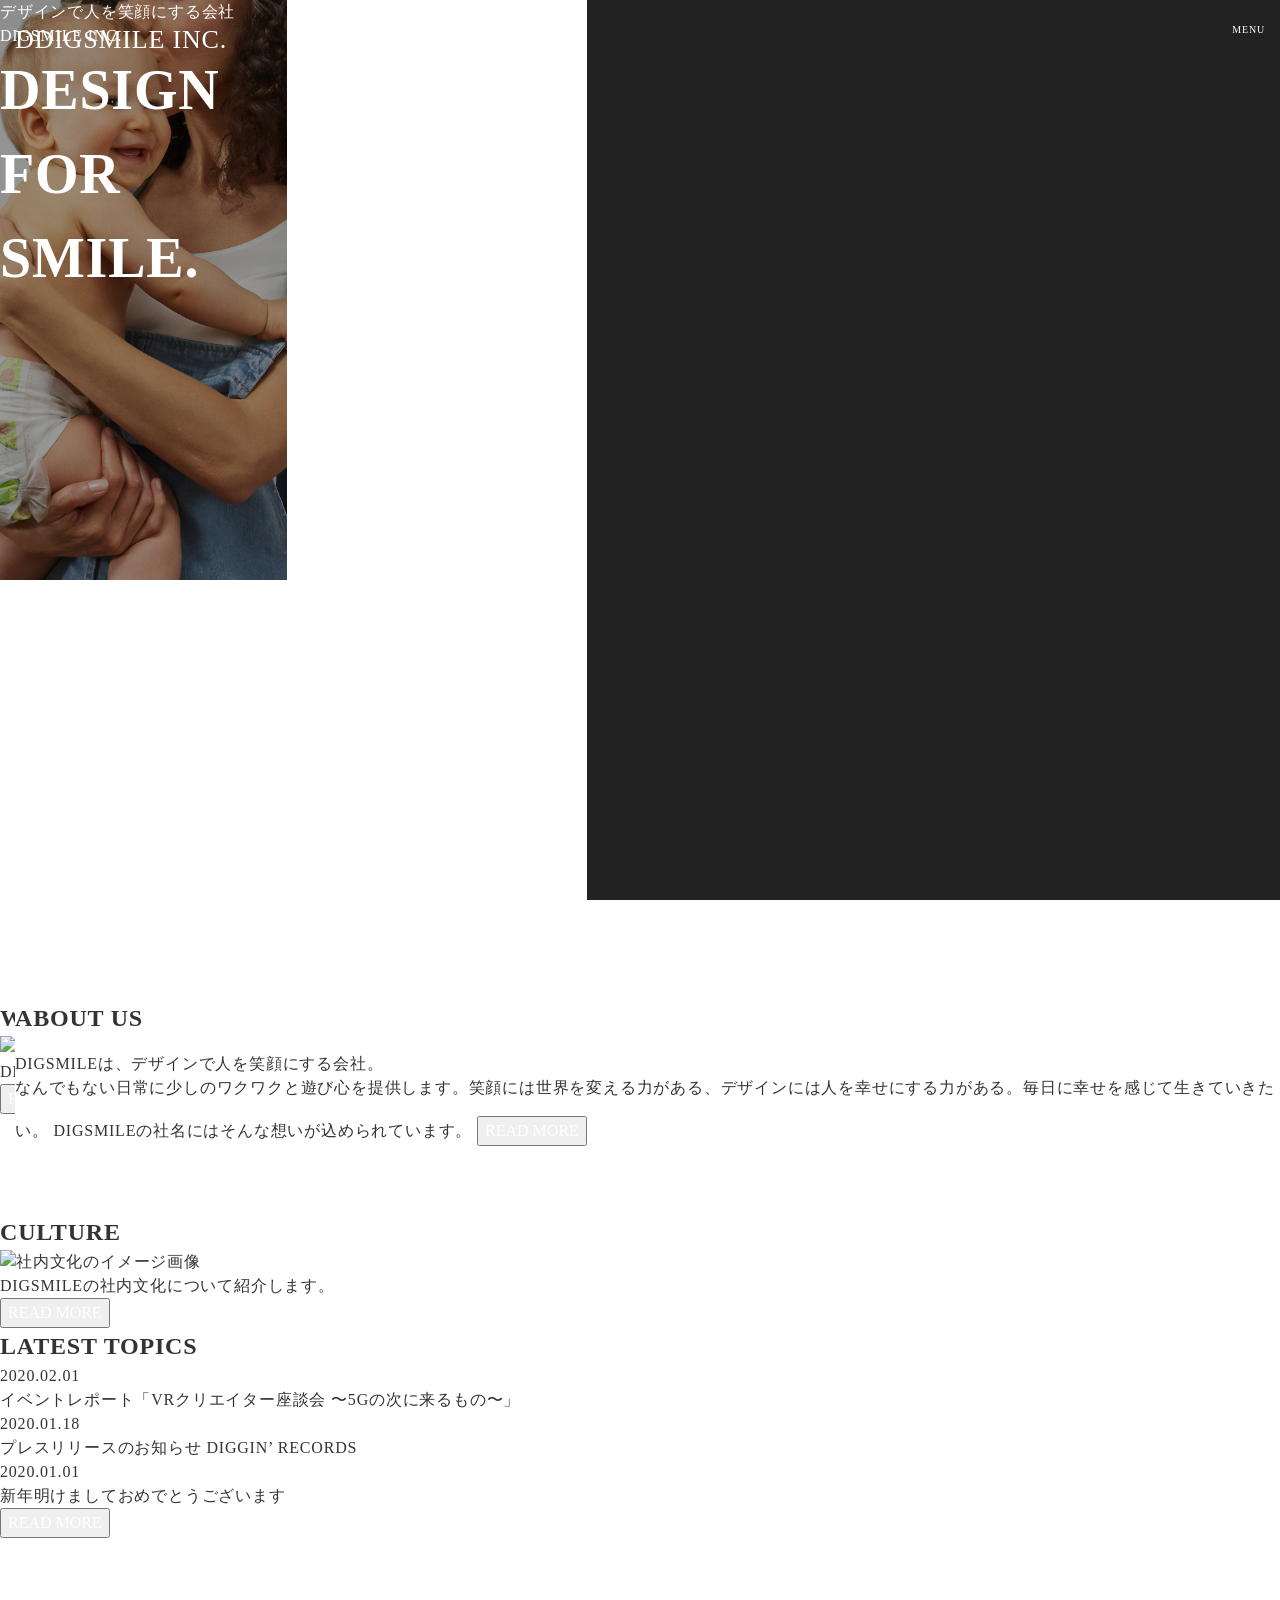
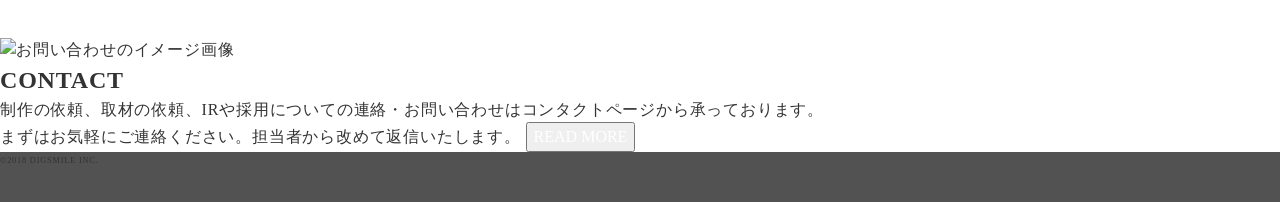
==== commit 9e6aa7e0: "CSSのminify化 + gzip圧縮機能を追加。" ====
--- a/product/index.html
+++ b/product/index.html
@@ -28,20 +28,16 @@
     <div class="ly_body_inner">
       <header class="ly_header">
         <div class="ly_header_inner">
-          <p class="el_header_tit"><a href="#">DIGSMILE INC.</a>
-            <!--バッヂ挿入-->
-          </p>
+          <p class="el_header_tit"><a href="#"><span class="el_header_badge">D</span>DIGSMILE INC.</a></p>
           <!--ハンバーガーメニュー-->
-          <div class="pc_hidden tab_hidden nav_drawer">
+          <div class="nav_drawer pc_hidden tab_hidden">
             <input class="nav_unshown" id="nav_input" type="checkbox">
             <label id="nav_open" for="nav_input"><span></span></label>
             <div id="nav_content">
               <label class="el_hamburgerClose" for="nav_input"><span></span></label>
               <div class="bl_hamburgerWrapper">
                 <ul class="bl_hamburger">
-                  <li class="el_hamburger_item hp_tac">
-                    <!--バッヂ挿入-->
-                  </li>
+                  <li class="el_hamburger_item hp_tac"><span class="el_header_badge">D</span></li>
                   <li class="el_hamburger_item hp_tac"><a href="pages/about.html">ABOUT US</a></li>
                   <li class="el_hamburger_item hp_tac"><a href="index.html#lk_works">WORKS</a></li>
                   <li class="el_hamburger_item hp_tac"><a href="index.html#lk_culture">CULTURE</a></li>
@@ -51,17 +47,19 @@
               </div>
             </div>
           </div>
+          <!--/.nav_drawer-->
+          <p class="el_header_copy">MENU</p>
         </div>
       </header>
       <!--/.header-->
       <section class="bl_fv" id="lk_fv">
         <div class="bl_fvWrapper">
-          <div class="bl_fvCopy">
+          <div class="bl_fvCopyContainer">
             <p class="el_copy__white">デザインで人を笑顔にする会社</p>
             <p class="el_copy__white">DIGSMILE INC.</p>
             <h1 class="el_mainTit">DESIGN<br>FOR<br>SMILE.</h1>
           </div>
-          <!--/.bl_fvCopy-->
+          <!--/.bl_fvCopyContainer-->
           <picture class="bl_fvImg">
             <source media="max-width: 768px" srcset="img/fvImg__sm.jpg, img/fvImg__sm@2x.jpg 2x">
             <source media="min-width: 769px" srcset="img/fvImg__lg.jpg, img/fvImg__lg@2x.jpg 2x"><img class="el_fvImg" src="img/fvImg__sm.jpg" srcset="img/fvImg__sm@2x.jpg 2x" alt="子供と母親の画像">
--- a/product/css/style.css
+++ b/product/css/style.css
@@ -1,18 +1,17 @@
 @charset "UTF-8";
-/*
+/*!
 Theme Name: Cresta 2nd
 Theme URL: テーマのサイトのURI
 Author: Sawada Toshihito
 Description: This is my original theme.
 Version: 1.0
-Tags: テーマの特徴を表すタグ（カンマ区切り/オプション）
+Tags: テーマの特徴を表すタグ(カンマ区切り/オプション)
 License: テーマのライセンス
 License URI: テーマのライセンスのURI
 */
-/*!==================================
-	このCSSはSassで記述されていますので
-	直接編集しないで下さい！
-==================================*/
+/*!===========================================
+このCSSはSassで記述されていますので直接編集しないで下さい！
+================================================*/
 /* A Modern CSS Reset */
 *, *::before, *::after {
 	box-sizing: border-box;
@@ -57,7 +56,7 @@
 body {
 	background-color: #fff;
 	color: #333;
-	font-family: "Noto Serif", "Noto Serif JP", serif;
+	font-family: "Montserrat Medium Bold", "Montserrat Medium Medium", "Noto Sans JP Regular", "Noto Sans JP Bold Regular", serif;
 	letter-spacing: .05em;
 	overflow-x: hidden;
 	overflow-y: scroll;
@@ -106,27 +105,25 @@
   header - ページ共通
 ===================================*/
 .ly_header {
-	height: 75px;
+	color: #fff;
+	height: 70px;
 	position: fixed;
 	width: 100%;
-	z-index: 10;
+	z-index: 100;
 }
 .ly_header_inner {
 	display: flex;
-	margin: 30px auto 0;
+	margin: 20px auto 0;
 	width: calc(100% - 30px);
 }
 .el_header_tit {
-	color: #f00 !important;
 	flex: 1 1;
 	font-size: 26px;
-	font-style: italic;
-	font-weight: bold;
-}
-
-/*---------------------
-	PCナビ
-----------------------*/
+}
+.el_header_copy {
+	font-size: .625em;
+	margin-top: 1.5px;
+}
 
 /*---------------------
 	ハンバーガーメニュー
@@ -152,16 +149,16 @@
 	display: block;
 	height: 2px;
 	position: absolute;
-	width: 25px;
+	width: 22px;
 }
 #nav_open span:before {
-	bottom: -8px;
+	bottom: -5px;
 }
 #nav_open span:after {
-	bottom: -16px;
+	bottom: -10px;
 }
 #nav_content {
-	background: #1b1310;
+	background: #222;
 	height: 100%;
 	left: 0;
 	overflow: auto;
@@ -170,7 +167,7 @@
 	transform: translateX(-105%);
 	transition: .3s ease-in-out;
 	width: 100%;
-	z-index: 9;
+	z-index: 9999;
 }
 #nav_input:checked ~ #nav_content {
 	box-shadow: 6px 0 25px rgba(0, 0, 0, 0.15);
@@ -231,13 +228,13 @@
 .bl_fv {
 	position: relative;
 }
-.bl_fvCopy {
-	position: absolute;
-	z-index: 10;
+.bl_fvCopyContainer {
+	position: absolute;
+	z-index: 5;
 }
 .bl_fvImg {
 	position: absolute;
-	z-index: 5;
+	z-index: 3;
 }
 .bl_fvImg__bg {
 	display: flex;
@@ -248,7 +245,6 @@
 	margin-left: auto;
 	position: relative;
 	width: 75.47vw;
-	z-index: 1;
 }
 
 /*-----------------
@@ -261,7 +257,7 @@
 .bl_aboutCont {
 	background-color: #fff;
 	position: absolute;
-	z-index: 10;
+	z-index: 3;
 }
 
 /*==================================
@@ -270,17 +266,6 @@
 /*------------------
 	contactMV
 -------------------*/
-
-/*------------------
-	contactForm
--------------------*/
-
-/* チェックボックスの代わりを成すラベル */
-
-/* ラベルの左に表示させる正方形のボックス□ */
-
-/* チェックが入った時のレ点 */
-
 /*==================================
   footer - ページ共通
 ===================================*/
@@ -328,10 +313,6 @@
 	.tab_hidden {
 		display: none !important;
 	}
-	.ly_header_inner {
-		margin: 30px auto 0;
-		width: calc(100% - 30px);
-	}
 	.el_fvImg__bg {
 		width: 73.18vw;
 	}
@@ -341,12 +322,7 @@
 	.pc_hidden {
 		display: none !important;
 	}
-	.ly_header_inner {
-		margin: 30px auto 0;
-		width: calc(100% - 240px);
-	}
 	.el_fvImg__bg {
 		width: 54.17vw;
 	}
 }
-/*# sourceMappingURL=maps/style.css.map */
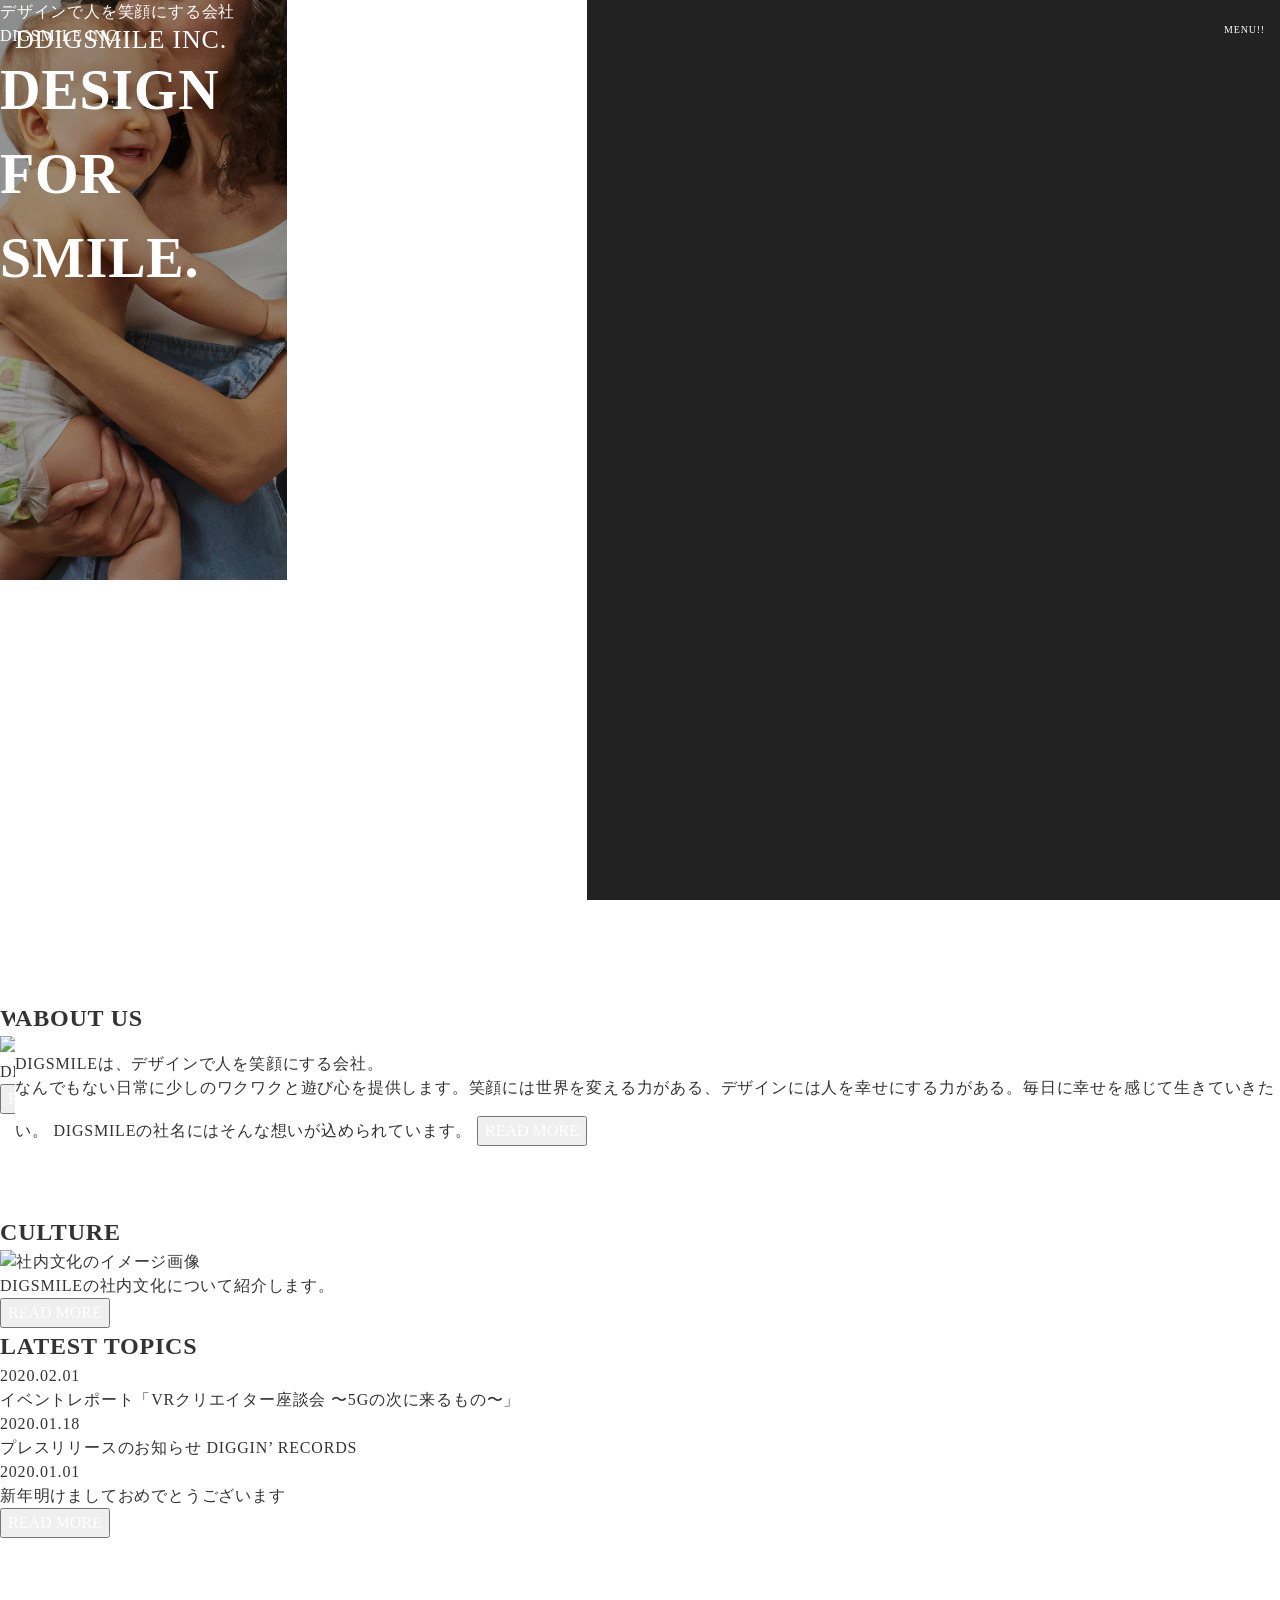
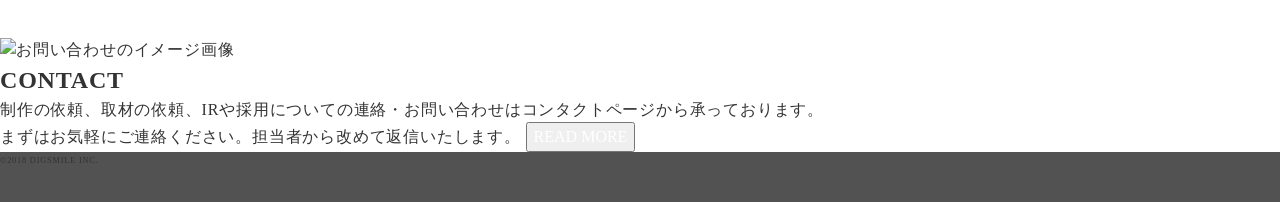
==== commit 4bb0dc53: "コーディング環境の編集：gulp-html-beautifyを組み込んだ。 htmlの整形設定が完了。" ====
--- a/product/index.html
+++ b/product/index.html
@@ -1,151 +1,147 @@
 <!DOCTYPE html>
 <html lang="ja" prefix="og: http://ogp.me/ns#">
-  <head>
-    <meta charset="utf-8">
-    <meta http-equiv="X-UA-Compatible" content="IE=edge">
-    <meta name="description" content="クリスタ中級編を作成。">
-    <meta name="viewport" content="width=device-width, initial-scale=1">
-    <!-- 検索避けの設定-->
-    <meta meta name="robots" content="noindex,nofollow">
-    <!-- twitter card,ogp tag-->
-    <meta meta name="twitter:card" content="summary_large_image">
-    <meta meta name="twitter:site" content="ユーザー名">
-    <meta meta property="og:title" content="クリスタ中級編">
-    <meta meta property="og:type" content="website">
-    <meta meta property="og:url" content="記事のURL">
-    <meta meta property="og:site_name" content="サイト名">
-    <meta meta property="og:image" content="画像URL">
-    <meta meta property="og:description" content="クリスタ中級編を作ってみたよ">
-    <!-- Facebook用の記述-->
-    <meta property="fb:app_id" content="[app_id]">
-    <title>クリスタ中級編</title>
-    <link rel="stylesheet" href="./css/style.css">
-    <link rel="stylesheet" href="https://fonts.googleapis.com/css?family=Noto+Serif|Noto+Serif+JP&amp;display=swap">
-    <script src="https://ajax.googleapis.com/ajax/libs/jquery/3.4.1/jquery.min.js"></script>
-    <!--script(src="js/main.js")-->
-  </head>
-  <body>
-    <div class="ly_body_inner">
-      <header class="ly_header">
-        <div class="ly_header_inner">
-          <p class="el_header_tit"><a href="#"><span class="el_header_badge">D</span>DIGSMILE INC.</a></p>
-          <!--ハンバーガーメニュー-->
-          <div class="nav_drawer pc_hidden tab_hidden">
-            <input class="nav_unshown" id="nav_input" type="checkbox">
-            <label id="nav_open" for="nav_input"><span></span></label>
-            <div id="nav_content">
-              <label class="el_hamburgerClose" for="nav_input"><span></span></label>
-              <div class="bl_hamburgerWrapper">
-                <ul class="bl_hamburger">
-                  <li class="el_hamburger_item hp_tac"><span class="el_header_badge">D</span></li>
-                  <li class="el_hamburger_item hp_tac"><a href="pages/about.html">ABOUT US</a></li>
-                  <li class="el_hamburger_item hp_tac"><a href="index.html#lk_works">WORKS</a></li>
-                  <li class="el_hamburger_item hp_tac"><a href="index.html#lk_culture">CULTURE</a></li>
-                  <li class="el_hamburger_item hp_tac"><a href="index.html#lk_topics">TOPICS</a></li>
-                  <li class="el_hamburger_item hp_tac"><a href="pages/contact.html">CONTACT</a></li>
-                </ul>
-              </div>
-            </div>
-          </div>
-          <!--/.nav_drawer-->
-          <p class="el_header_copy">MENU</p>
-        </div>
-      </header>
-      <!--/.header-->
-      <section class="bl_fv" id="lk_fv">
-        <div class="bl_fvWrapper">
-          <div class="bl_fvCopyContainer">
-            <p class="el_copy__white">デザインで人を笑顔にする会社</p>
-            <p class="el_copy__white">DIGSMILE INC.</p>
-            <h1 class="el_mainTit">DESIGN<br>FOR<br>SMILE.</h1>
-          </div>
-          <!--/.bl_fvCopyContainer-->
-          <picture class="bl_fvImg">
-            <source media="max-width: 768px" srcset="img/fvImg__sm.jpg, img/fvImg__sm@2x.jpg 2x">
-            <source media="min-width: 769px" srcset="img/fvImg__lg.jpg, img/fvImg__lg@2x.jpg 2x"><img class="el_fvImg" src="img/fvImg__sm.jpg" srcset="img/fvImg__sm@2x.jpg 2x" alt="子供と母親の画像">
+<head>
+	<meta charset="utf-8">
+	<meta http-equiv="X-UA-Compatible" content="IE=edge">
+	<meta name="description" content="クリスタ上級編を作成。">
+	<meta name="viewport" content="width=device-width, initial-scale=1">
+	<!-- 検索避けの設定-->
+	<meta meta name="robots" content="noindex,nofollow">
+	<!-- twitter card,ogp tag-->
+	<meta meta name="twitter:card" content="summary_large_image">
+	<meta meta name="twitter:site" content="ユーザー名">
+	<meta meta property="og:title" content="クリスタ中級編">
+	<meta meta property="og:type" content="website">
+	<meta meta property="og:url" content="記事のURL">
+	<meta meta property="og:site_name" content="サイト名">
+	<meta meta property="og:image" content="画像URL">
+	<meta meta property="og:description" content="クリスタ中級編を作ってみたよ">
+	<!-- Facebook用の記述-->
+	<meta property="fb:app_id" content="[app_id]">
+	<title>クリスタ上級編</title>
+	<link rel="stylesheet" href="./css/style.css">
+	<link rel="stylesheet" href="https://fonts.googleapis.com/css?family=Noto+Serif|Noto+Serif+JP&amp;display=swap">
+	<script src="https://ajax.googleapis.com/ajax/libs/jquery/3.4.1/jquery.min.js"></script>
+</head>
+<body>
+<div class="ly_body_inner">
+	<header class="ly_header">
+		<div class="ly_header_inner">
+			<p class="el_header_tit"><a href="#"><span class="el_header_badge">D</span>DIGSMILE INC.</a></p>
+			<!--ハンバーガーメニュー-->
+			<div class="nav_drawer pc_hidden tab_hidden">
+				<input class="nav_unshown" id="nav_input" type="checkbox">
+				<label id="nav_open" for="nav_input"><span></span></label>
+				<div id="nav_content">
+					<label class="el_hamburgerClose" for="nav_input"><span></span></label>
+					<div class="bl_hamburgerWrapper">
+						<ul class="bl_hamburger">
+							<li class="el_hamburger_item hp_tac"><span class="el_header_badge">D</span></li>
+							<li class="el_hamburger_item hp_tac"><a href="pages/about.html">ABOUT US</a></li>
+							<li class="el_hamburger_item hp_tac"><a href="index.html#lk_works">WORKS</a></li>
+							<li class="el_hamburger_item hp_tac"><a href="index.html#lk_culture">CULTURE</a></li>
+							<li class="el_hamburger_item hp_tac"><a href="index.html#lk_topics">TOPICS</a></li>
+							<li class="el_hamburger_item hp_tac"><a href="pages/contact.html">CONTACT</a></li>
+						</ul>
+					</div>
+				</div>
+			</div>
+			<!--/.nav_drawer-->
+			<p class="el_header_copy">MENU!!</p>
+		</div>
+	</header>
+	<!--/.header-->
+	<section class="bl_fv" id="lk_fv">
+		<div class="bl_fvWrapper">
+			<div class="bl_fvCopyContainer">
+				<p class="el_copy__white">デザインで人を笑顔にする会社</p>
+				<p class="el_copy__white">DIGSMILE INC.</p>
+				<h1 class="el_mainTit">DESIGN<br>FOR<br>SMILE.</h1>
+			</div>
+			<!--/.bl_fvCopyContainer-->
+			<picture class="bl_fvImg">
+				<source media="max-width: 768px" srcset="img/fvImg__sm.jpg, img/fvImg__sm@2x.jpg 2x">
+				<source media="min-width: 769px" srcset="img/fvImg__lg.jpg, img/fvImg__lg@2x.jpg 2x"><img class="el_fvImg" src="img/fvImg__sm.jpg" srcset="img/fvImg__sm@2x.jpg 2x" alt="子供と母親の画像">
           </picture>
-          <!--/.blfvImg-->
-        </div>
-        <!--/.bl_fvWrapper-->
-        <figure class="bl_fvImg__bg">
-          <div class="el_fvImg__bg"></div>
-          <!--画像を使わずCSSで背面の黒地を表現しています。-->
-        </figure>
-      </section>
-      <!--/.fv-->
-      <section class="ly_about" id="lk_about">
-        <div class="ly_secInner">
-          <article class="bl_aboutCont">
-            <h2 class="el_secTit">ABOUT US</h2>
-            <p class="el_copy">DIGSMILEは、デザインで人を笑顔にする会社。</p>なんでもない日常に少しのワクワクと遊び心を提供します。笑顔には世界を変える力がある、デザインには人を幸せにする力がある。毎日に幸せを感じて生きていきたい。
-            DIGSMILEの社名にはそんな想いが込められています。
-            <button><a href="pages/about.html">
+			<!--/.blfvImg-->
+		</div>
+		<!--/.bl_fvWrapper-->
+		<figure class="bl_fvImg__bg">
+			<div class="el_fvImg__bg"></div>
+			<!--画像を使わずCSSで背面の黒地を表現しています。-->
+		</figure>
+	</section>
+	<!--/.fv-->
+	<section class="ly_about" id="lk_about">
+		<div class="ly_secInner">
+			<article class="bl_aboutCont">
+				<h2 class="el_secTit">ABOUT US</h2>
+				<p class="el_copy">DIGSMILEは、デザインで人を笑顔にする会社。</p>なんでもない日常に少しのワクワクと遊び心を提供します。笑顔には世界を変える力がある、デザインには人を幸せにする力がある。毎日に幸せを感じて生きていきたい。 DIGSMILEの社名にはそんな想いが込められています。 <button><a href="pages/about.html">
                 <p>READ MORE</p></a></button>
-          </article>
-        </div>
-        <!--/.ly_secInner-->
-      </section>
-      <!--/.ly_about-->
-      <div class="bl_contentsWrapper">
-        <section class="bl_works" id="lk_works">
-          <h2 class="el_secTit">WORKS</h2>
-          <p class="hp_reset"><img class="el_worksImg" src="" alt="制作実績の画像"></p>
-          <p class="el_copy">DIGSMILEの制作実績を紹介します。</p>
-          <button><a href="pages/works.html">
+			</article>
+		</div>
+		<!--/.ly_secInner-->
+	</section>
+	<!--/.ly_about-->
+	<div class="bl_contentsWrapper">
+		<section class="bl_works" id="lk_works">
+			<h2 class="el_secTit">WORKS</h2>
+			<p class="hp_reset"><img class="el_worksImg" src="" alt="制作実績の画像"></p>
+			<p class="el_copy">DIGSMILEの制作実績を紹介します。</p>
+			<button><a href="pages/works.html">
               <p>READ MORE</p></a></button>
-        </section>
-        <!--/.bl_works-->
-        <section class="bl_culture" id="lk_cultule"></section>
-        <h2 class="el_secTit">CULTURE</h2>
-        <p class="hp_reset"><img class="el_cultureImg" src="" alt="社内文化のイメージ画像"></p>
-        <p class="el_cultureCopy">DIGSMILEの社内文化について紹介します。</p>
-        <button><a href="pages/culture.html">
+		</section>
+		<!--/.bl_works-->
+		<section class="bl_culture" id="lk_cultule"></section>
+		<h2 class="el_secTit">CULTURE</h2>
+		<p class="hp_reset"><img class="el_cultureImg" src="" alt="社内文化のイメージ画像"></p>
+		<p class="el_cultureCopy">DIGSMILEの社内文化について紹介します。</p>
+		<button><a href="pages/culture.html">
             <p>READ MORE</p></a></button>
-        <!--/.bl_culture-->
-      </div>
-      <!--/.bl_contentsWrapper-->
-      <section class="bl_topics" id="lk_topics">
-        <h2 class="el_secTit">LATEST TOPICS</h2>
-        <dl class="bl_topicsList">
-          <div class="bl_topicsList_item">
-            <dt>
-              <time datetime="2020-02-01">2020.02.01</time>
-            </dt>
-            <dd>イベントレポート「VRクリエイター座談会 〜5Gの次に来るもの〜」</dd>
-          </div>
-          <div class="bl_topicsList_item">
-            <dt>
-              <time datetime="2020-01-18">2020.01.18</time>
-            </dt>
-            <dd>プレスリリースのお知らせ DIGGIN’ RECORDS</dd>
-          </div>
-          <div class="bl_topicsList_item">
-            <dt>
-              <time datetime="2020-01-01">2020.01.01</time>
-            </dt>
-            <dd>新年明けましておめでとうございます</dd>
-          </div>
-        </dl>
-        <!--/.bl_topicsList-->
-        <button class="el_btn__topics"><a href="pages/topics.html">
+		<!--/.bl_culture-->
+	</div>
+	<!--/.bl_contentsWrapper-->
+	<section class="bl_topics" id="lk_topics">
+		<h2 class="el_secTit">LATEST TOPICS</h2>
+		<dl class="bl_topicsList">
+			<div class="bl_topicsList_item">
+				<dt>
+					<time datetime="2020-02-01">2020.02.01</time>
+				</dt>
+				<dd>イベントレポート「VRクリエイター座談会 〜5Gの次に来るもの〜」</dd>
+			</div>
+			<div class="bl_topicsList_item">
+				<dt>
+					<time datetime="2020-01-18">2020.01.18</time>
+				</dt>
+				<dd>プレスリリースのお知らせ DIGGIN’ RECORDS</dd>
+			</div>
+			<div class="bl_topicsList_item">
+				<dt>
+					<time datetime="2020-01-01">2020.01.01</time>
+				</dt>
+				<dd>新年明けましておめでとうございます</dd>
+			</div>
+		</dl>
+		<!--/.bl_topicsList-->
+		<button class="el_btn__topics"><a href="pages/topics.html">
             <p>READ MORE</p></a></button>
-      </section>
-      <!--/.bl_topics-->
-      <section class="bl_contact" id="lk_contact"></section>
-      <p class="hp_reset"><img class="el_cotactImg" src="" alt="お問い合わせのイメージ画像"></p>
-      <h2 class="el_secTit">CONTACT</h2>
-      <p class="el_copy">制作の依頼、取材の依頼、IRや採用についての連絡・お問い合わせはコンタクトページから承っております。</p>まずはお気軽にご連絡ください。担当者から改めて返信いたします。
-      <button class="el_btn__contact"><a href="pages/contact.html">
+	</section>
+	<!--/.bl_topics-->
+	<section class="bl_contact" id="lk_contact"></section>
+	<p class="hp_reset"><img class="el_cotactImg" src="" alt="お問い合わせのイメージ画像"></p>
+	<h2 class="el_secTit">CONTACT</h2>
+	<p class="el_copy">制作の依頼、取材の依頼、IRや採用についての連絡・お問い合わせはコンタクトページから承っております。</p>まずはお気軽にご連絡ください。担当者から改めて返信いたします。 <button class="el_btn__contact"><a href="pages/contact.html">
           <p>READ MORE</p></a></button>
-      <!--/.bl_contact-->
-      <footer class="ly_footer">
-        <div class="ly_footer_inner">
-          <p class="el_copyRights"><small>&copy;2018 DIGSMILE INC.</small></p>
-        </div>
-        <!--/.footer_inner-->
-      </footer>
-      <!--/.footer-->
-    </div>
-    <!--/.ly_body_inner-->
-  </body>
+	<!--/.bl_contact-->
+	<footer class="ly_footer">
+		<div class="ly_footer_inner">
+			<p class="el_copyRights"><small>&copy;2018 DIGSMILE INC.</small></p>
+		</div>
+		<!--/.footer_inner-->
+	</footer>
+	<!--/.footer-->
+</div>
+<!--/.ly_body_inner-->
+</body>
 </html>
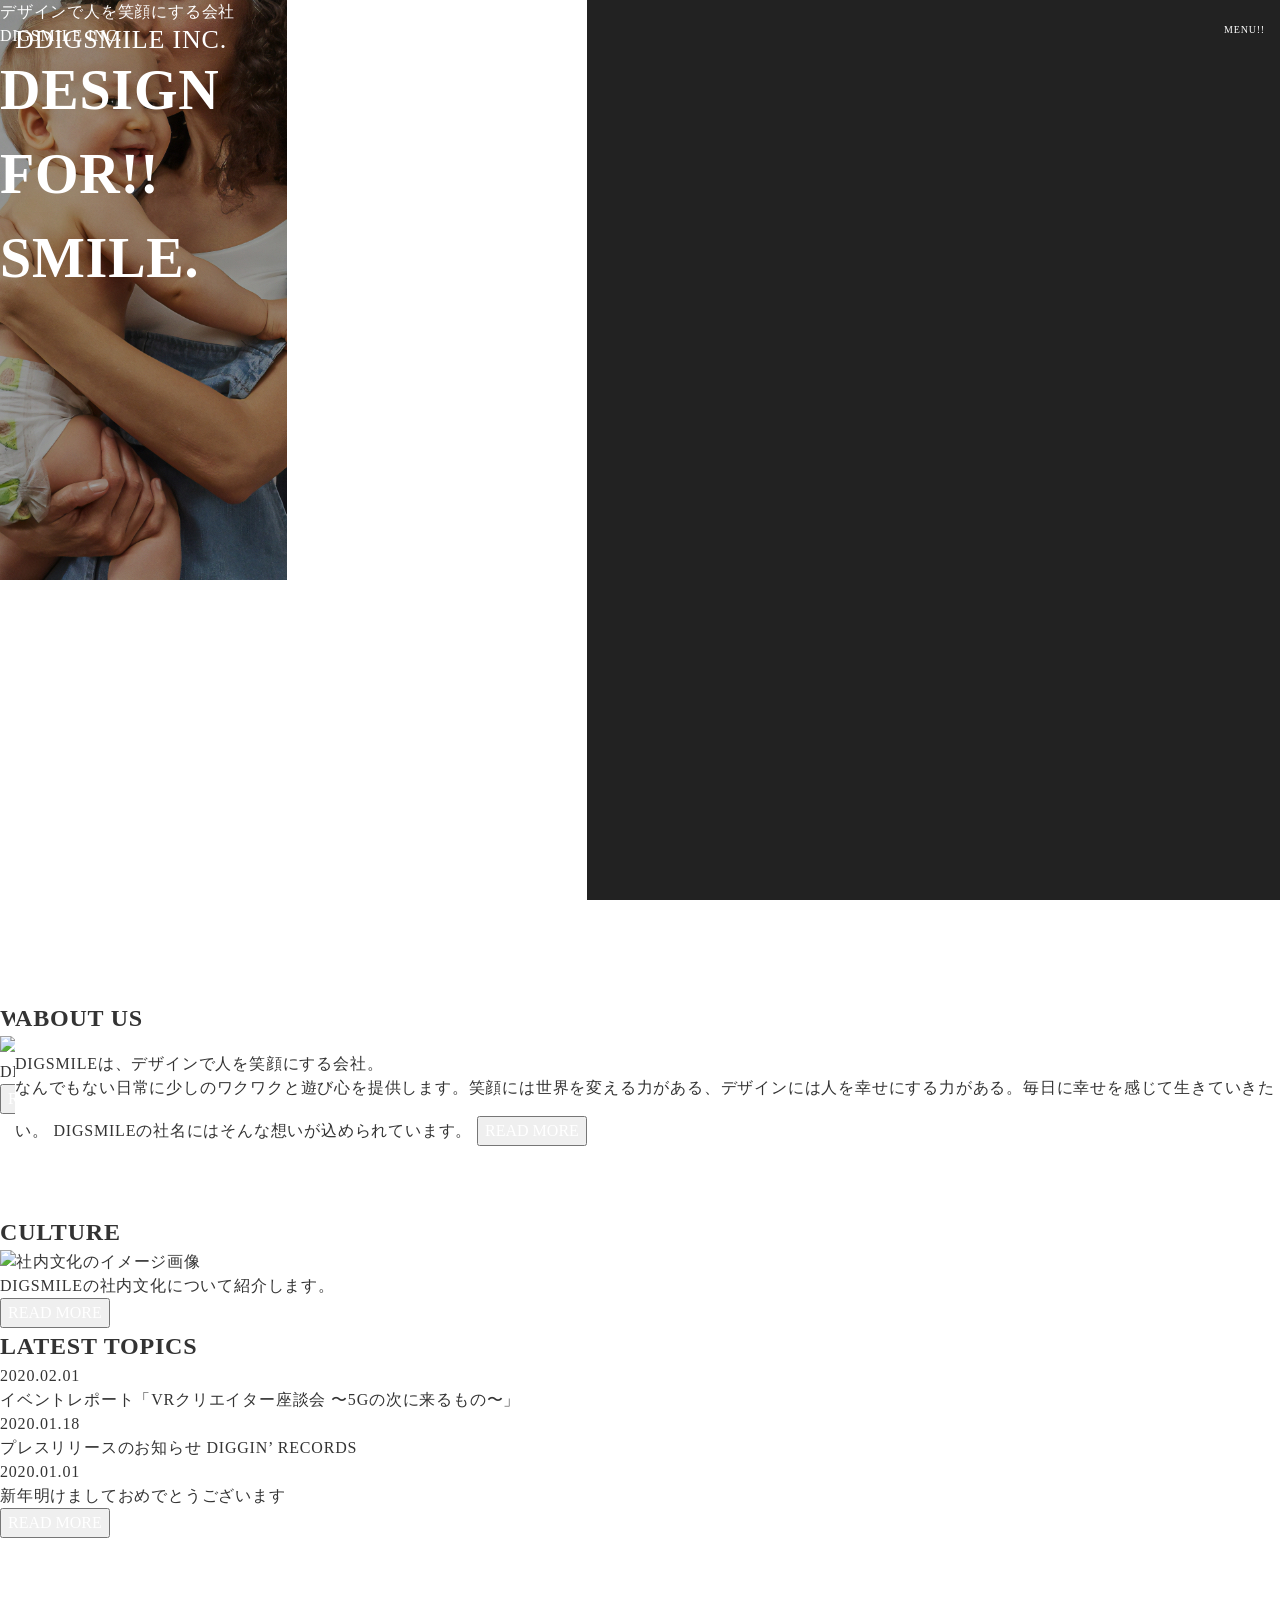
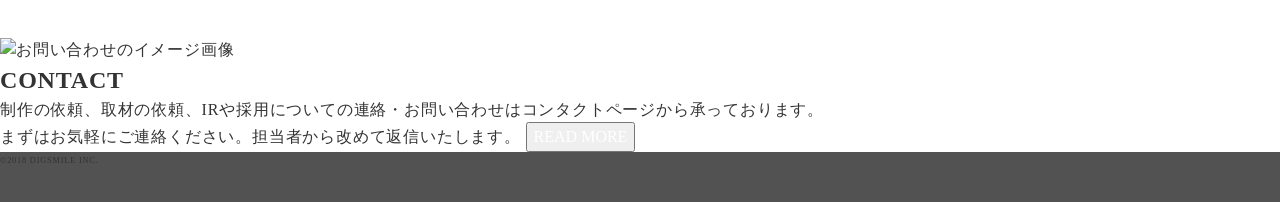
==== commit b08cfc97: "gulpfile.jsバックアップ 新しい書き方に変更開始。" ====
--- a/product/index.html
+++ b/product/index.html
@@ -56,7 +56,7 @@
 			<div class="bl_fvCopyContainer">
 				<p class="el_copy__white">デザインで人を笑顔にする会社</p>
 				<p class="el_copy__white">DIGSMILE INC.</p>
-				<h1 class="el_mainTit">DESIGN<br>FOR<br>SMILE.</h1>
+				<h1 class="el_mainTit">DESIGN<br>FOR!!<br>SMILE.</h1>
 			</div>
 			<!--/.bl_fvCopyContainer-->
 			<picture class="bl_fvImg">
